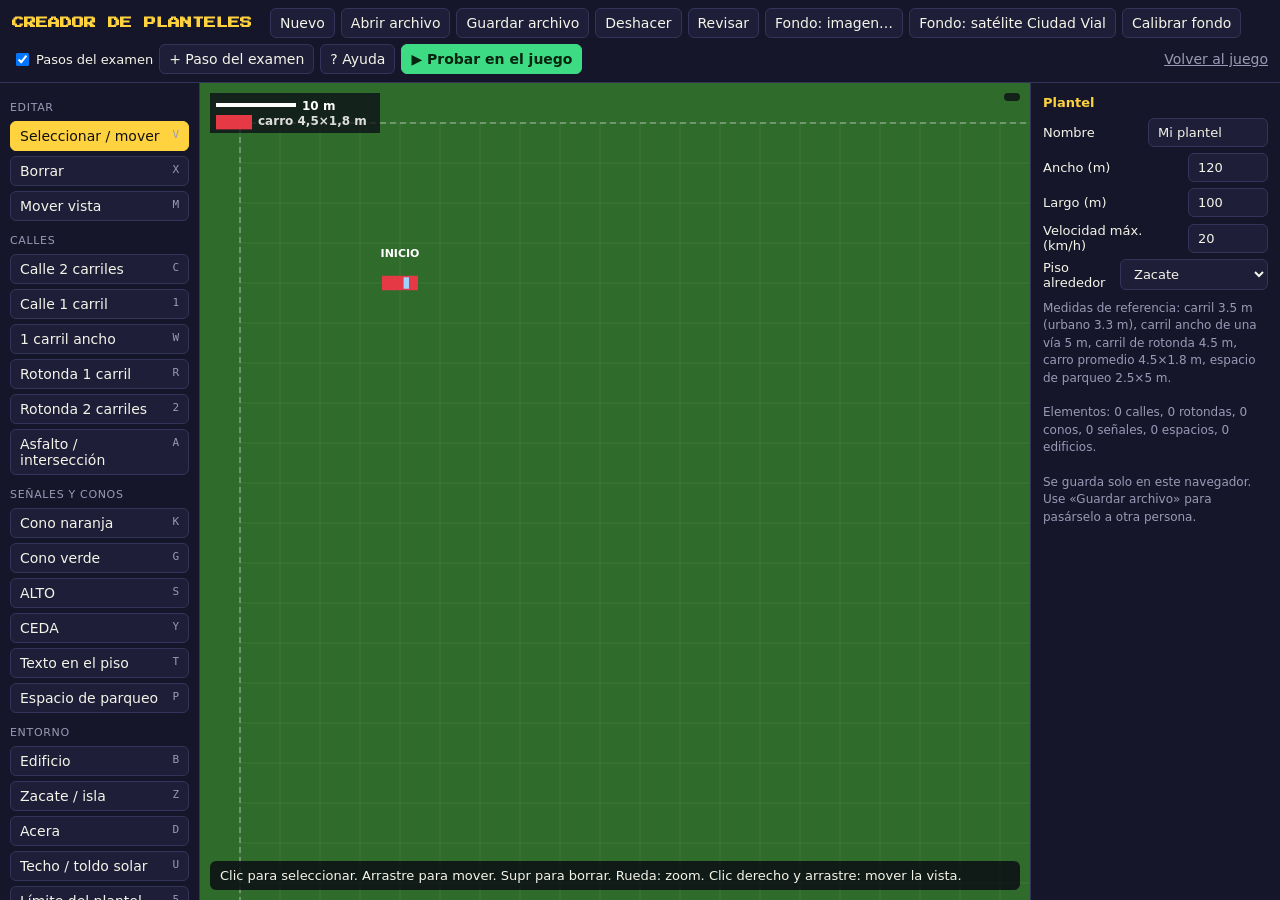
==== editor.html @ d4576595 "Examen por fases en planteles creados (fase 1, fila, zigzag, rotonda, reversa, ALTO 5 s, parqueo, sa" ====
<!doctype html>
<html lang="es">
<head>
<meta charset="utf-8">
<meta name="viewport" content="width=device-width,initial-scale=1">
<title>Creador de Planteles</title>
<link rel="preconnect" href="https://fonts.googleapis.com">
<link href="https://fonts.googleapis.com/css2?family=Press+Start+2P&display=swap" rel="stylesheet">
<style>
:root{--bg:#0d0d16;--panel:#16162a;--panel2:#1e1e38;--fg:#f4f4e8;--mute:#9a9ab8;--acc:#ffd23f;--line:#34345a;--good:#3ddc84;--bad:#ff4d4d}
:root[data-theme="light"]{--bg:#e9e9f2;--panel:#ffffff;--panel2:#f0f0f7;--fg:#1a1a2a;--mute:#5a5a78;--line:#c8c8dc}
*{box-sizing:border-box}
html,body{margin:0;height:100%;background:var(--bg);color:var(--fg);font-family:system-ui,-apple-system,Segoe UI,Roboto,sans-serif;font-size:14px}
body{display:grid;grid-template-rows:auto 1fr;grid-template-columns:200px 1fr 250px;grid-template-areas:"top top top" "tools main props";height:100vh;overflow:hidden}
header{grid-area:top;display:flex;flex-wrap:wrap;gap:6px;align-items:center;padding:8px 12px;background:var(--panel);border-bottom:1px solid var(--line)}
header h1{font-family:'Press Start 2P',monospace;font-size:12px;margin:0 12px 0 0;color:var(--acc)}
button,select,input{font:inherit;color:var(--fg);background:var(--panel2);border:1px solid var(--line);border-radius:6px;padding:6px 9px}
button{cursor:pointer}button:hover{border-color:var(--acc)}button.on{background:var(--acc);color:#111;border-color:var(--acc)}
button.go{background:var(--good);color:#06240f;border-color:var(--good);font-weight:600}
#tools{grid-area:tools;background:var(--panel);border-right:1px solid var(--line);padding:10px;overflow:auto;display:flex;flex-direction:column;gap:5px}
#tools .grp{font-size:11px;color:var(--mute);text-transform:uppercase;letter-spacing:.06em;margin:8px 0 2px}
#tools button{text-align:left;display:flex;justify-content:space-between;gap:6px}
#tools kbd{font-size:11px;color:var(--mute)}
main{grid-area:main;position:relative;overflow:hidden;background:#2f6b2a}
#cv{position:absolute;inset:0;width:100%;height:100%;cursor:crosshair;touch-action:none}
#hint{position:absolute;left:10px;bottom:10px;right:10px;background:rgba(10,10,20,.82);color:#f4f4e8;padding:7px 10px;border-radius:6px;font-size:13px;pointer-events:none}
#coords{position:absolute;right:10px;top:10px;background:rgba(10,10,20,.75);color:#f4f4e8;padding:4px 8px;border-radius:6px;font-size:12px;pointer-events:none}
#props{grid-area:props;background:var(--panel);border-left:1px solid var(--line);padding:12px;overflow:auto}
#props h2{font-size:13px;margin:0 0 8px;color:var(--acc)}
#props label{display:flex;justify-content:space-between;align-items:center;gap:8px;margin:6px 0;font-size:13px}
#props input[type=number]{width:80px}#props input[type=text]{width:120px}
#props .note{font-size:12px;color:var(--mute);line-height:1.45;margin-top:10px}
#props .row{display:flex;gap:6px;flex-wrap:wrap;margin-top:8px}
@media (max-width:900px){body{grid-template-columns:1fr;grid-template-rows:auto auto 1fr auto;grid-template-areas:"top" "tools" "main" "props"}
  #tools{flex-direction:row;flex-wrap:wrap;border-right:0;border-bottom:1px solid var(--line);max-height:120px}#tools .grp{display:none}#props{border-left:0;border-top:1px solid var(--line);max-height:30vh}}
</style>
</head>
<body>
<header>
  <h1>CREADOR DE PLANTELES</h1>
  <button id="bNew">Nuevo</button>
  <button id="bOpen">Abrir archivo</button>
  <button id="bSave">Guardar archivo</button>
  <button id="bUndo" title="Ctrl+Z">Deshacer</button>
  <button id="bCheck">Revisar</button>
  <button id="bBg">Fondo: imagen…</button>
  <button id="bSat">Fondo: satélite Ciudad Vial</button>
  <button id="bCal">Calibrar fondo</button>
  <label style="display:flex;gap:4px;align-items:center;font-size:13px"><input type="checkbox" id="showExam" checked> Pasos del examen</label>
  <button id="bAddExam">+ Paso del examen</button>
  <button id="bHelp">? Ayuda</button>
  <button id="bPlay" class="go">▶ Probar en el juego</button>
  <a href="index.html" style="color:var(--mute);margin-left:auto">Volver al juego</a>
  <input type="file" id="fOpen" accept=".json,application/json" hidden>
  <input type="file" id="fBg" accept="image/*" hidden>
</header>
<aside id="tools">
  <div class="grp">Editar</div>
  <button data-tool="sel">Seleccionar / mover <kbd>V</kbd></button>
  <button data-tool="del">Borrar <kbd>X</kbd></button>
  <button data-tool="pan">Mover vista <kbd>M</kbd></button>
  <div class="grp">Calles</div>
  <button data-tool="road" data-lanes="2">Calle 2 carriles <kbd>C</kbd></button>
  <button data-tool="road" data-lanes="1">Calle 1 carril <kbd>1</kbd></button>
  <button data-tool="road" data-lanes="1w">1 carril ancho <kbd>W</kbd></button>
  <button data-tool="ring" data-lanes="1">Rotonda 1 carril <kbd>R</kbd></button>
  <button data-tool="ring" data-lanes="2">Rotonda 2 carriles <kbd>2</kbd></button>
  <button data-tool="area" data-kind="asfalto">Asfalto / intersección <kbd>A</kbd></button>
  <div class="grp">Señales y conos</div>
  <button data-tool="cone" data-col="n">Cono naranja <kbd>K</kbd></button>
  <button data-tool="cone" data-col="v">Cono verde <kbd>G</kbd></button>
  <button data-tool="sign" data-kind="alto">ALTO <kbd>S</kbd></button>
  <button data-tool="sign" data-kind="ceda">CEDA <kbd>Y</kbd></button>
  <button data-tool="text">Texto en el piso <kbd>T</kbd></button>
  <button data-tool="slot">Espacio de parqueo <kbd>P</kbd></button>
  <div class="grp">Entorno</div>
  <button data-tool="bldg">Edificio <kbd>B</kbd></button>
  <button data-tool="area" data-kind="zacate">Zacate / isla <kbd>Z</kbd></button>
  <button data-tool="area" data-kind="acera">Acera <kbd>D</kbd></button>
  <button data-tool="area" data-kind="techo">Techo / toldo solar <kbd>U</kbd></button>
  <button data-tool="area" data-kind="limite">Límite del plantel <kbd>5</kbd></button>
  <button data-tool="fence" data-kind="malla">Valla de malla <kbd>F</kbd></button>
  <button data-tool="fence" data-kind="verja">Verja de hierro <kbd>J</kbd></button>
  <button data-tool="fence" data-kind="muro">Muro / tapia <kbd>H</kbd></button>
  <button data-tool="fence" data-kind="barrera">Barrera naranja <kbd>N</kbd></button>
  <button data-tool="pole" data-kind="luz">Poste de luz <kbd>L</kbd></button>
  <button data-tool="pole" data-kind="poste">Poste / columna <kbd>Q</kbd></button>
  <button data-tool="tree">Árbol <kbd>3</kbd></button>
  <button data-tool="slope">Subida / pendiente <kbd>4</kbd></button>
  <button data-tool="person" data-kind="evaluador">Evaluador <kbd>E</kbd></button>
  <button data-tool="person" data-kind="persona">Persona <kbd>O</kbd></button>
  <button data-tool="start">Inicio del carro <kbd>I</kbd></button>
</aside>
<main>
  <canvas id="cv"></canvas>
  <div id="coords"></div>
  <div id="hint"></div>
</main>
<aside id="props"></aside>
<script>
// ======================= CREADOR DE PLANTELES =======================
// Todo se guarda en METROS (x hacia la derecha, y hacia abajo). El juego lo convierte con 4 unidades por metro.
// Medidas de referencia (MOPT / promedios):
const REF={laneW:3.5,laneUrb:3.3,wideW:5.0,ringLaneW:4.5,car:{L:4.5,W:1.8},slot:{w:2.5,l:5.0},cone:.35,stopW:.4};
const $=id=>document.getElementById(id);
const cv=$('cv'),cx=cv.getContext('2d');
let M=blank(),tool='sel',opt={lanes:'2',kind:'',col:'n'},draft=null,sel=null,drag=null,hover=null,cal=null;
let view={x:-5,y:-5,z:8};// z = píxeles por metro
let BG={img:null};const HIST=[];
function blank(){return{v:1,name:'Mi plantel',w:120,h:100,limit:20,roads:[],rings:[],areas:[],bldgs:[],cones:[],signs:[],texts:[],slots:[],people:[],fences:[],poles:[],trees:[],slopes:[],start:{x:20,y:20,ang:0},bg:null}}
// ---------- guardar / historial ----------
function save(push=true){if(push){HIST.push(JSON.stringify(M));if(HIST.length>80)HIST.shift()}try{localStorage.setItem('pp_custom',JSON.stringify(M))}catch(e){}draw();props()}
function snapshot(){HIST.push(JSON.stringify(M));if(HIST.length>80)HIST.shift()}
function undo(){if(HIST.length<2)return;HIST.pop();M=JSON.parse(HIST[HIST.length-1]);sel=null;try{localStorage.setItem('pp_custom',JSON.stringify(M))}catch(e){}draw();props()}
try{const s=localStorage.getItem('pp_custom');if(s)M=Object.assign(blank(),JSON.parse(s))}catch(e){}
HIST.push(JSON.stringify(M));
try{const b=localStorage.getItem('pp_custom_bg');if(b&&M.bg){const i=new Image();i.onload=()=>{BG.img=i;draw()};i.src=b}}catch(e){}
// ---------- vista ----------
function resize(){const r=cv.getBoundingClientRect();cv.width=Math.round(r.width*devicePixelRatio);cv.height=Math.round(r.height*devicePixelRatio);draw()}
addEventListener('resize',resize);
const S2W=(px,py)=>({x:view.x+px/view.z,y:view.y+py/view.z}),W2S=(x,y)=>[(x-view.x)*view.z,(y-view.y)*view.z];
function fit(){const r=cv.getBoundingClientRect();view.z=Math.min(r.width/(M.w+10),r.height/(M.h+10));view.x=-5;view.y=-5;draw()}
// ---------- utilidades geométricas ----------
const dist=(a,b)=>Math.hypot(a.x-b.x,a.y-b.y);
function segDist(p,a,b){const dx=b[0]-a[0],dy=b[1]-a[1],L=dx*dx+dy*dy||1,t=Math.max(0,Math.min(1,((p.x-a[0])*dx+(p.y-a[1])*dy)/L));return Math.hypot(a[0]+dx*t-p.x,a[1]+dy*t-p.y)}
function polyDist(p,pts){let d=1e9;for(let i=0;i<pts.length-1;i++)d=Math.min(d,segDist(p,pts[i],pts[i+1]));return d}
function inPoly(p,pts){let c=false;for(let i=0,j=pts.length-1;i<pts.length;j=i++){const[xi,yi]=pts[i],[xj,yj]=pts[j];if((yi>p.y)!==(yj>p.y)&&p.x<(xj-xi)*(p.y-yi)/(yj-yi)+xi)c=!c}return c}
const roadW=r=>r.wide?(r.wideW||REF.wideW):(r.lanes||1)*(r.laneW||REF.laneW);
const snap=v=>Math.round(v*4)/4;
function smooth(pts,step=.75){if(pts.length<3)return pts;const out=[];for(let i=0;i<pts.length-1;i++){const p0=pts[Math.max(0,i-1)],p1=pts[i],p2=pts[i+1],p3=pts[Math.min(pts.length-1,i+2)];const n=Math.max(1,Math.round(Math.hypot(p2[0]-p1[0],p2[1]-p1[1])/step));
  for(let k=0;k<n;k++){const t=k/n,t2=t*t,t3=t2*t;out.push([0,1].map(j=>.5*(2*p1[j]+(-p0[j]+p2[j])*t+(2*p0[j]-5*p1[j]+4*p2[j]-p3[j])*t2+(-p0[j]+3*p1[j]-3*p2[j]+p3[j])*t3)))}}out.push(pts[pts.length-1].slice());return out}
const rpts=r=>r.curva===false?r.pts:smooth(r.pts);
function offLine(pts,d){return pts.map((q,i)=>{const a=pts[Math.max(0,i-1)],b=pts[Math.min(pts.length-1,i+1)];const dx=b[0]-a[0],dy=b[1]-a[1],l=Math.hypot(dx,dy)||1;return[q[0]-dy/l*d,q[1]+dx/l*d]})}
// ---------- búsqueda de elementos bajo el cursor ----------
function pick(p){const tol=6/view.z;let best=null,bd=1e9;const tryIt=(type,i,d)=>{if(d<bd){bd=d;best={type,i}}};
  M.cones.forEach((c,i)=>tryIt('cones',i,dist(p,c)-.4));M.people.forEach((c,i)=>tryIt('people',i,dist(p,c)-.5));
  M.signs.forEach((s,i)=>tryIt('signs',i,dist(p,s)-(s.w||REF.laneW)/2));M.texts.forEach((s,i)=>tryIt('texts',i,dist(p,s)-1));
  M.slots.forEach((s,i)=>tryIt('slots',i,dist(p,s)-1.2));
  M.poles.forEach((s,i)=>tryIt('poles',i,dist(p,s)-.6));(M.exam||[]).forEach((e,i)=>{if(e.x!=null)tryIt('exam',i,dist(p,e)-1.6)});M.trees.forEach((s,i)=>tryIt('trees',i,dist(p,s)-1.5));
  M.fences.forEach((f,i)=>tryIt('fences',i,polyDist(p,f.pts)-.4));
  M.slopes.forEach((q,i)=>tryIt('slopes',i,polyDist(p,q.pts)-(q.w||7)/2));
  if(dist(p,M.start)<2.5)tryIt('start',0,dist(p,M.start)-2.5);
  M.roads.forEach((r,i)=>tryIt('roads',i,polyDist(p,r.pts)-roadW(r)/2));
  M.rings.forEach((g,i)=>tryIt('rings',i,Math.abs(Math.hypot(p.x-g.x,p.y-g.y)-g.r)-(g.lanes||1)*(g.laneW||REF.ringLaneW)/2));
  M.bldgs.forEach((b,i)=>tryIt('bldgs',i,inPoly(p,b.pts)?0:polyDist(p,b.pts.concat([b.pts[0]]))));
  M.areas.forEach((a,i)=>tryIt('areas',i,inPoly(p,a.pts)?.5:polyDist(p,a.pts.concat([a.pts[0]]))));
  return bd<=tol?best:null}
function elem(s){return s.type==='start'?M.start:M[s.type][s.i]}
function moveElem(s,dx,dy){const e=elem(s);if(e.pts)for(const q of e.pts){q[0]+=dx;q[1]+=dy}else{e.x+=dx;e.y+=dy}}
// ---------- dibujo ----------
function draw(){const g=cx,dpr=devicePixelRatio;g.setTransform(dpr,0,0,dpr,0,0);const W=cv.width/dpr,H=cv.height/dpr;g.fillStyle=M.ground==='concreto'?'#7d7a72':'#2f6b2a';g.fillRect(0,0,W,H);
  // fondo (imagen calibrada)
  if(BG.img&&M.bg){const b=M.bg;const[a0,b0]=W2S(b.x,b.y);g.globalAlpha=b.op??.75;g.imageSmoothingEnabled=true;g.drawImage(BG.img,a0,b0,BG.img.width*b.mpp*view.z,BG.img.height*b.mpp*view.z);g.globalAlpha=1}
  // límites del plantel y cuadrícula
  {const[a,b]=W2S(0,0);g.strokeStyle='rgba(255,255,255,.55)';g.setLineDash([6,4]);g.strokeRect(a,b,M.w*view.z,M.h*view.z);g.setLineDash([]);
    const step=view.z>14?1:view.z>5?5:10;g.strokeStyle='rgba(255,255,255,.08)';g.lineWidth=1;g.beginPath();for(let x=0;x<=M.w;x+=step){const[p]=W2S(x,0);g.moveTo(p,b);g.lineTo(p,b+M.h*view.z)}for(let y=0;y<=M.h;y+=step){const[,q]=W2S(0,y);g.moveTo(a,q);g.lineTo(a+M.w*view.z,q)}g.stroke()}
  const poly=(pts,fill,stroke)=>{if(pts.length<2)return;g.beginPath();pts.forEach((q,i)=>{const[a,b]=W2S(q[0],q[1]);i?g.lineTo(a,b):g.moveTo(a,b)});g.closePath();if(fill){g.fillStyle=fill;g.fill()}if(stroke){g.strokeStyle=stroke;g.lineWidth=1;g.stroke()}};
  const line=(pts,w,col,dash)=>{if(pts.length<2)return;g.beginPath();pts.forEach((q,i)=>{const[a,b]=W2S(q[0],q[1]);i?g.lineTo(a,b):g.moveTo(a,b)});g.lineWidth=Math.max(1,w*view.z);g.strokeStyle=col;g.lineJoin='round';g.lineCap='round';g.setLineDash(dash?dash.map(v=>v*view.z):[]);g.stroke();g.setLineDash([])};
  for(const a of M.areas)if(a.kind==='zacate'||a.kind==='acera')poly(a.pts,a.kind==='zacate'?'#4c9a45':'#b9b6ac',a.kind==='zacate'?'#f2c230':'#8d8a80');
  for(const a of M.areas)if(a.kind==='asfalto')poly(a.pts,'#3a3a43');
  for(const r of M.roads)line(rpts(r),roadW(r),'#3a3a43');
  for(const gr of M.rings){const w=(gr.lanes||1)*(gr.laneW||REF.ringLaneW);const[a,b]=W2S(gr.x,gr.y);g.lineWidth=w*view.z;g.strokeStyle='#3a3a43';g.beginPath();g.arc(a,b,gr.r*view.z,0,7);g.stroke();
    g.fillStyle='#f2c230';g.beginPath();g.arc(a,b,(gr.r-w/2)*view.z,0,7);g.fill();g.fillStyle='#4c9a45';g.beginPath();g.arc(a,b,Math.max(0,(gr.r-w/2-.3)*view.z),0,7);g.fill();
    if((gr.lanes||1)>1){g.setLineDash([3*view.z,3*view.z]);g.lineWidth=Math.max(1,.12*view.z);g.strokeStyle='#ecece4';g.beginPath();g.arc(a,b,gr.r*view.z,0,7);g.stroke();g.setLineDash([])}}
  // marcas de las calles
  for(const r of M.roads){const w=roadW(r),rp=rpts(r);line(offLine(rp,w/2-.25),.12,'#ecece4');line(offLine(rp,-(w/2-.25)),.12,'#ecece4');
    if(!r.oneway&&(r.lanes||1)>1&&!r.wide){const st=r.center||'dash';if(st==='dash')line(rp,.15,'#f2c230',[3,3]);else if(st==='solid')line(rp,.15,'#f2c230');else if(st==='double'){line(offLine(rp,.15),.12,'#f2c230');line(offLine(rp,-.15),.12,'#f2c230')}}
    if(r.oneway&&r.pts.length>1){const a=r.pts[0],b=r.pts[1],L=Math.hypot(b[0]-a[0],b[1]-a[1])||1,m=[(a[0]+b[0])/2,(a[1]+b[1])/2],u=[(b[0]-a[0])/L,(b[1]-a[1])/L];line([[m[0]-u[0],m[1]-u[1]],[m[0]+u[0],m[1]+u[1]]],.25,'#ecece4');line([[m[0]+u[0]-u[0]*.7+u[1]*.6,m[1]+u[1]-u[1]*.7-u[0]*.6],[m[0]+u[0],m[1]+u[1]],[m[0]+u[0]-u[0]*.7-u[1]*.6,m[1]+u[1]-u[1]*.7+u[0]*.6]],.25,'#ecece4')}}
  for(const a of M.areas)if(a.kind==='techo'){g.globalAlpha=.6;poly(a.pts,'#1f3f8f','#8fb4ff');g.globalAlpha=1;const q=a.pts;if(q.length===4){g.strokeStyle='rgba(143,180,255,.6)';g.lineWidth=1;for(let k=1;k<10;k++){const t=k/10,[x1,y1]=W2S(q[0][0]+(q[3][0]-q[0][0])*t,q[0][1]+(q[3][1]-q[0][1])*t),[x2,y2]=W2S(q[1][0]+(q[2][0]-q[1][0])*t,q[1][1]+(q[2][1]-q[1][1])*t);g.beginPath();g.moveTo(x1,y1);g.lineTo(x2,y2);g.stroke()}}}
  for(const q of M.slopes){const[a0,b0]=q.pts[0],[a1,b1]=q.pts[1];const L=Math.hypot(a1-a0,b1-b0)||1,ux=(a1-a0)/L,uy=(b1-b0)/L,hw=(q.w||7)/2;const pts=[[a0-uy*hw,b0+ux*hw],[a1-uy*hw,b1+ux*hw],[a1+uy*hw,b1-ux*hw],[a0+uy*hw,b0-ux*hw]];
    g.globalAlpha=.35;poly(pts,'#c9a227','#f2c230');g.globalAlpha=1;for(let t=2;t<L-1;t+=3){const cxx=a0+ux*t,cyy=b0+uy*t;line([[cxx-uy*hw*.5-ux*.8,cyy+ux*hw*.5-uy*.8],[cxx,cyy],[cxx+uy*hw*.5-ux*.8,cyy-ux*hw*.5-uy*.8]],.18,'rgba(255,255,255,.8)')}
    const[sx,sy]=W2S(a0+ux*L/2,b0+uy*L/2);g.fillStyle='#fff';g.font='700 12px system-ui';g.textAlign='center';g.fillText('BAJA '+Math.round((q.grade||.1)*100)+'%',sx,sy-6)}
  for(const f of M.fences){const col={malla:'#aab4be',verja:'#3d3d46',muro:'#9a948a',barrera:'#ff7b00'}[f.kind]||'#aab4be';line(f.pts,f.kind==='muro'?.3:f.kind==='barrera'?.5:.12,col,f.kind==='malla'?[.4,.25]:null);
    for(let i=0;i<f.pts.length-1;i++){const[a,b]=f.pts[i],[c,d]=f.pts[i+1],L=Math.hypot(c-a,d-b);const st=f.kind==='verja'?1.5:f.kind==='malla'?3:0;if(st)for(let t=0;t<=L;t+=st){const[x,y]=W2S(a+(c-a)*t/L,b+(d-b)*t/L);g.fillStyle=col;g.fillRect(x-1.5,y-1.5,3,3)}}}
  for(const t of M.trees){const[a,b]=W2S(t.x,t.y),rr=Math.max(4,(t.r||2)*view.z);g.fillStyle='rgba(0,0,0,.3)';g.beginPath();g.arc(a+2,b+2,rr,0,7);g.fill();g.fillStyle='#2e6b2c';g.beginPath();g.arc(a,b,rr,0,7);g.fill();g.fillStyle='#4f9a45';g.beginPath();g.arc(a-rr*.25,b-rr*.25,rr*.55,0,7);g.fill()}
  for(const q of M.poles){const[a,b]=W2S(q.x,q.y);g.fillStyle='#5c677d';g.beginPath();g.arc(a,b,Math.max(2.5,.18*view.z),0,7);g.fill();if(q.kind==='luz'){g.fillStyle='rgba(255,230,140,.35)';g.beginPath();g.arc(a,b,Math.max(6,3*view.z),0,7);g.fill();g.fillStyle='#ffd23f';g.beginPath();g.arc(a,b,2,0,7);g.fill()}}
  for(const b of M.bldgs){const sh=b.pts.map(q=>[q[0]+.8,q[1]+.8]);poly(sh,'rgba(0,0,0,.3)');poly(b.pts,b.col||'#ecebe4','#222');if(b.label){const c=b.pts.reduce((s,q)=>[s[0]+q[0]/b.pts.length,s[1]+q[1]/b.pts.length],[0,0]);const[a,bb]=W2S(c[0],c[1]);g.fillStyle='#3d405b';g.font='600 12px system-ui';g.textAlign='center';g.fillText(b.label,a,bb+4)}}
  for(const s of M.slots){const[a,b]=W2S(s.x,s.y);g.save();g.translate(a,b);g.rotate(s.ang||0);const w=(s.w||REF.slot.w)*view.z,l=(s.l||REF.slot.l)*view.z;g.strokeStyle=s.target?'#ffd23f':'#ecece4';g.lineWidth=Math.max(1,.12*view.z);g.beginPath();g.moveTo(l/2,-w/2);g.lineTo(-l/2,-w/2);g.lineTo(-l/2,w/2);g.lineTo(l/2,w/2);g.stroke();
    if(s.ocupado){g.fillStyle='#6c7a89';g.fillRect(-REF.car.L/2*view.z,-REF.car.W/2*view.z,REF.car.L*view.z,REF.car.W*view.z)}g.rotate(-(s.ang||0));g.fillStyle=s.target?'#ffd23f':'#ecece4';g.font='600 11px system-ui';g.textAlign='center';g.fillText(String(s.num||''),0,4);g.restore()}
  for(const s of M.signs){const[a,b]=W2S(s.x,s.y),ang=s.ang||0,w=(s.w||REF.laneW)*view.z,nx=-Math.sin(ang),ny=Math.cos(ang);g.strokeStyle='#ecece4';g.lineWidth=Math.max(2,REF.stopW*view.z);g.setLineDash(s.kind==='ceda'?[.6*view.z,.4*view.z]:[]);g.beginPath();g.moveTo(a-nx*w/2,b-ny*w/2);g.lineTo(a+nx*w/2,b+ny*w/2);g.stroke();g.setLineDash([]);
    const sx=a+nx*(w/2+.9*view.z),sy=b+ny*(w/2+.9*view.z);g.fillStyle='#c1121f';if(s.kind==='alto'){g.beginPath();for(let k=0;k<8;k++){const t=k/8*Math.PI*2+Math.PI/8;g.lineTo(sx+Math.cos(t)*7,sy+Math.sin(t)*7)}g.fill();g.fillStyle='#fff';g.font='700 6px system-ui';g.textAlign='center';g.fillText('ALTO',sx,sy+2)}else{g.beginPath();g.moveTo(sx-7,sy-5);g.lineTo(sx+7,sy-5);g.lineTo(sx,sy+7);g.fill();g.fillStyle='#fff';g.beginPath();g.moveTo(sx-4,sy-3);g.lineTo(sx+4,sy-3);g.lineTo(sx,sy+3);g.fill()}
    g.strokeStyle='rgba(255,210,63,.8)';g.lineWidth=1.5;g.beginPath();g.moveTo(a,b);g.lineTo(a-Math.cos(ang)*14,b-Math.sin(ang)*14);g.stroke()}
  for(const t of M.texts){const[a,b]=W2S(t.x,t.y);g.save();g.translate(a,b);g.rotate(t.ang||0);g.fillStyle=t.col||'#ecece4';g.font=`700 ${Math.max(8,(t.size||1.2)*view.z)}px system-ui`;g.textAlign='center';g.fillText(t.t,0,0);g.restore()}
  for(const c of M.cones){const[a,b]=W2S(c.x,c.y),r=Math.max(2.5,REF.cone*view.z/1.4);g.fillStyle=c.col==='v'?'#3ddc84':'#ff7b00';g.beginPath();g.arc(a,b,r,0,7);g.fill();g.fillStyle='#fff';g.fillRect(a-1,b-1,2,2)}
  for(const p of M.people){const[a,b]=W2S(p.x,p.y);g.fillStyle=p.kind==='evaluador'?'#1d4ed8':'#e76f51';g.beginPath();g.arc(a,b,Math.max(3,.35*view.z),0,7);g.fill();g.fillStyle='#ffdbac';g.beginPath();g.arc(a,b,Math.max(1.5,.18*view.z),0,7);g.fill()}
  {const s=M.start,[a,b]=W2S(s.x,s.y);g.save();g.translate(a,b);g.rotate(s.ang||0);g.fillStyle='#e63946';g.fillRect(-REF.car.L/2*view.z,-REF.car.W/2*view.z,REF.car.L*view.z,REF.car.W*view.z);g.fillStyle='#9fd3ff';g.fillRect(REF.car.L*.1*view.z,-REF.car.W*.4*view.z,REF.car.L*.15*view.z,REF.car.W*.8*view.z);g.restore();g.fillStyle='#fff';g.font='600 11px system-ui';g.textAlign='center';g.fillText('INICIO',a,b-REF.car.L*view.z*.6-4)}
  // selección y borrador
  if(sel&&(sel.type==='start'||M[sel.type]&&M[sel.type][sel.i])){const e=elem(sel);g.strokeStyle='#ffd23f';g.lineWidth=2;g.setLineDash([5,3]);if(e.pts){g.beginPath();e.pts.forEach((q,i)=>{const[a,b]=W2S(q[0],q[1]);i?g.lineTo(a,b):g.moveTo(a,b)});if(sel.type!=='roads')g.closePath();g.stroke();g.setLineDash([]);for(const q of e.pts){const[a,b]=W2S(q[0],q[1]);g.fillStyle='#ffd23f';g.fillRect(a-3,b-3,6,6)}}
    else{const[a,b]=W2S(e.x,e.y),r=sel.type==='rings'?e.r*view.z:12;g.beginPath();g.arc(a,b,r,0,7);g.stroke()}g.setLineDash([])}
  if(draft){g.strokeStyle='#ffd23f';g.lineWidth=2;g.setLineDash([4,3]);const pts=draft.pts.concat(hover?[[hover.x,hover.y]]:[]);if(draft.kind==='road'){line(pts,draft.w,'rgba(58,58,67,.6)');}g.beginPath();pts.forEach((q,i)=>{const[a,b]=W2S(q[0],q[1]);i?g.lineTo(a,b):g.moveTo(a,b)});g.stroke();g.setLineDash([])}
  if(drag&&drag.mode==='vec'){const[a,b]=W2S(drag.p0.x,drag.p0.y),[c2,d2]=W2S(drag.p1.x,drag.p1.y);g.strokeStyle='#ffd23f';g.lineWidth=2;g.beginPath();g.moveTo(a,b);g.lineTo(c2,d2);g.stroke();if(drag.tool==='ring'){g.beginPath();g.arc(a,b,Math.hypot(c2-a,d2-b),0,7);g.stroke()}}
  for(const q of ISSUES)if(q.x!=null){const[a,b]=W2S(q.x,q.y);g.strokeStyle='#ff2a2a';g.lineWidth=2.5;g.beginPath();g.arc(a,b,9,0,7);g.stroke()}
  {const lim=M.areas.find(a=>a.kind==='limite'&&a.pts.length>2);if(lim){g.save();g.beginPath();g.rect(0,0,W,H);lim.pts.forEach((q,i)=>{const[a,b]=W2S(q[0],q[1]);i?g.lineTo(a,b):g.moveTo(a,b)});g.closePath();g.fillStyle='rgba(8,8,16,.55)';g.fill('evenodd');g.restore();
    g.beginPath();lim.pts.forEach((q,i)=>{const[a,b]=W2S(q[0],q[1]);i?g.lineTo(a,b):g.moveTo(a,b)});g.closePath();g.lineWidth=3;g.strokeStyle='#ff4d4d';g.setLineDash([8,6]);g.stroke();g.strokeStyle='#ffffff';g.lineDashOffset=7;g.stroke();g.setLineDash([]);g.lineDashOffset=0}}
  if(M.exam&&$('showExam')?.checked!==false){const EXN={fase1:'FASE 1',ir:'IR',fila:'FILA',zigzag:'ZIGZAG',rotonda:'ROTONDA',reversa:'REVERSA',alto5:'ALTO 5 s',parqueo:'PARQUEO',salida:'SALIDA'};
    M.exam.forEach((e,i)=>{let x=e.x,y=e.y;if(e.tipo==='reversa'&&e.pts){line(e.pts,.25,'rgba(255,77,77,.9)',[1,1]);x=e.pts[0][0];y=e.pts[0][1]}if(e.tipo==='parqueo'){const t=M.slots.find(s=>s.target);if(t){x=t.x;y=t.y}}if(e.tipo==='rotonda'&&x==null){const g=M.rings[e.ring||0];if(g){x=g.x;y=g.y}}if(x==null)return;
      const[a,b]=W2S(x,y);g.fillStyle='#7b2cbf';g.beginPath();g.arc(a,b,10,0,7);g.fill();g.strokeStyle='#fff';g.lineWidth=2;g.stroke();g.fillStyle='#fff';g.font='700 11px system-ui';g.textAlign='center';g.fillText(String(i+1),a,b+4);g.fillStyle='rgba(20,10,40,.85)';const t=EXN[e.tipo]||e.tipo;const tw=g.measureText(t).width+8;g.fillRect(a+12,b-8,tw,16);g.fillStyle='#e0c3ff';g.textAlign='left';g.fillText(t,a+16,b+4)})}
  if(cal&&cal.p0){const[a,b]=W2S(cal.p0.x,cal.p0.y);g.fillStyle='#ff4d4d';g.beginPath();g.arc(a,b,5,0,7);g.fill()}
  // barra de escala y carro de referencia
  {const bar=view.z>12?5:view.z>4?10:20;g.fillStyle='rgba(10,10,20,.75)';g.fillRect(10,10,bar*view.z+90,40);g.fillStyle='#fff';g.fillRect(16,20,bar*view.z,4);g.font='600 12px system-ui';g.textAlign='left';g.fillText(bar+' m',bar*view.z+22,27);
    g.fillStyle='#e63946';g.fillRect(16,32,REF.car.L*view.z,REF.car.W*view.z);g.fillStyle='#ddd';g.fillText('carro 4,5×1,8 m',REF.car.L*view.z+22,42)}
  if(M.bg&&BG.img)g.fillStyle='rgba(255,255,255,.8)',g.font='11px system-ui',g.textAlign='right',g.fillText(M.bg.src||'',W-10,H-50)}
// ---------- herramientas ----------
const HINTS={sel:'Clic para seleccionar. Arrastre para mover. Supr para borrar. Rueda: zoom. Clic derecho y arrastre: mover la vista.',del:'Clic sobre un elemento para borrarlo.',pan:'Arrastre para mover la vista. Rueda para acercar.',
  road:'Clic para poner puntos de la calle (la línea central). Doble clic o Enter para terminar. Esc cancela.',ring:'Clic en el centro y arrastre hasta el centro del carril de la rotonda.',area:'Clic para poner las esquinas. Doble clic o Enter para cerrar. (Límite del plantel: rodee TODO el plantel; en el juego solo existe lo de adentro.)',
  fence:'Clic para cada punto de la valla. Doble clic o Enter para terminar.',pole:'Clic para poner el poste.',tree:'Clic para poner el árbol.',slope:'Clic en lo ALTO de la subida y arrastre hacia ABAJO (el sentido en que baja).',cone:'Clic: un cono. Arrastre: una fila de conos (cada 1,5 m; se cambia a la derecha).',sign:'Clic donde va la línea y arrastre en el SENTIDO en que llega el carro.',text:'Clic donde va el texto (se escribe a la derecha).',
  slot:'Clic en el centro del espacio y arrastre hacia la SALIDA del espacio (por donde entra el carro).',bldg:'Clic para las esquinas del edificio. Doble clic o Enter para cerrar.',person:'Clic para poner la persona.',start:'Clic donde arranca el carro y arrastre hacia donde mira.',
  cal:'CALIBRAR: haga clic en dos puntos del fondo cuya distancia real conoce (por ejemplo el ancho de un carril).'};
function setTool(t,btn){tool=t;draft=null;cal=null;if(btn){opt.lanes=btn.dataset.lanes||opt.lanes;opt.kind=btn.dataset.kind||'';opt.col=btn.dataset.col||'n'}
  document.querySelectorAll('#tools button').forEach(b=>b.classList.toggle('on',b===btn));$('hint').textContent=HINTS[t]||'';cv.style.cursor=t==='pan'?'grab':t==='sel'?'default':'crosshair';props();draw()}
document.querySelectorAll('#tools button').forEach(b=>b.onclick=()=>setTool(b.dataset.tool,b));
function finishDraft(){if(!draft)return;const d=draft;draft=null;
  if(d.kind==='road'&&d.pts.length>=2){const l=opt.lanes;M.roads.push({pts:d.pts,lanes:l==='2'?2:1,laneW:l==='2'?REF.laneW:REF.laneW,wide:l==='1w',wideW:REF.wideW,oneway:l!=='2',center:'dash'});sel={type:'roads',i:M.roads.length-1}}
  else if(d.kind==='area'&&d.pts.length>=3){M.areas.push({pts:d.pts,kind:opt.kind});sel={type:'areas',i:M.areas.length-1}}
  else if(d.kind==='fence'&&d.pts.length>=2){M.fences.push({pts:d.pts,kind:opt.kind||'malla'});sel={type:'fences',i:M.fences.length-1}}
  else if(d.kind==='bldg'&&d.pts.length>=3){M.bldgs.push({pts:d.pts,h:6,col:'#ecebe4',label:''});sel={type:'bldgs',i:M.bldgs.length-1}}
  save()}
cv.addEventListener('contextmenu',e=>e.preventDefault());
cv.addEventListener('pointerdown',e=>{cv.setPointerCapture(e.pointerId);const r=cv.getBoundingClientRect(),p=S2W(e.clientX-r.left,e.clientY-r.top),ps={x:snap(p.x),y:snap(p.y)};
  if(e.button===2||tool==='pan'||e.button===1){drag={mode:'pan',sx:e.clientX,sy:e.clientY,vx:view.x,vy:view.y};return}
  if(cal){if(!cal.p0){cal.p0=p;draw()}else{const m=prompt('¿Cuántos METROS hay entre esos dos puntos?','3.5');const real=parseFloat(String(m||'').replace(',','.'));if(real>0&&M.bg){const dw=dist(cal.p0,p),k=real/dw;M.bg.mpp*=k;M.bg.x=cal.p0.x+(M.bg.x-cal.p0.x)*k;M.bg.y=cal.p0.y+(M.bg.y-cal.p0.y)*k;save()}cal=null;setTool('sel',document.querySelector('[data-tool=sel]'))}return}
  if(tool==='sel'){sel=pick(p);if(sel){snapshot();drag={mode:'move',last:p}}else drag={mode:'pan',sx:e.clientX,sy:e.clientY,vx:view.x,vy:view.y};props();draw();return}
  if(tool==='del'){const s=pick(p);if(s&&s.type!=='start'){M[s.type].splice(s.i,1);sel=null;save()}return}
  if(tool==='pole'){M.poles.push({x:ps.x,y:ps.y,kind:opt.kind||'luz'});save();return}
  if(tool==='tree'){M.trees.push({x:ps.x,y:ps.y,r:2});save();return}
  if(tool==='road'||tool==='area'||tool==='bldg'||tool==='fence'){if(!draft)draft={kind:tool,pts:[],w:opt.lanes==='2'?2*REF.laneW:opt.lanes==='1w'?REF.wideW:REF.laneW};const last=draft.pts[draft.pts.length-1];if(!last||Math.hypot(last[0]-ps.x,last[1]-ps.y)>.3)draft.pts.push([ps.x,ps.y]);draw();return}
  if(tool==='text'){const t=prompt('Texto que va pintado en el piso:','ALTO');if(t){M.texts.push({x:ps.x,y:ps.y,t:t.toUpperCase(),ang:0,size:1.2,col:'#ecece4'});sel={type:'texts',i:M.texts.length-1};save()}return}
  if(tool==='person'){M.people.push({x:ps.x,y:ps.y,kind:opt.kind});save();return}
  drag={mode:'vec',tool,p0:ps,p1:ps};draw()});
cv.addEventListener('pointermove',e=>{const r=cv.getBoundingClientRect(),p=S2W(e.clientX-r.left,e.clientY-r.top);hover={x:snap(p.x),y:snap(p.y)};$('coords').textContent=`x ${p.x.toFixed(1)} m · y ${p.y.toFixed(1)} m`;
  if(drag){if(drag.mode==='pan'){view.x=drag.vx-(e.clientX-drag.sx)/view.z;view.y=drag.vy-(e.clientY-drag.sy)/view.z}else if(drag.mode==='move'){moveElem(sel,p.x-drag.last.x,p.y-drag.last.y);drag.last=p}else if(drag.mode==='vec')drag.p1=hover;draw()}else if(draft)draw()});
cv.addEventListener('pointerup',e=>{if(!drag)return;const d=drag;drag=null;
  if(d.mode==='move'){save(false);HIST.push(JSON.stringify(M));return}
  if(d.mode!=='vec'){draw();return}
  const dx=d.p1.x-d.p0.x,dy=d.p1.y-d.p0.y,L=Math.hypot(dx,dy),ang=L>.2?Math.atan2(dy,dx):0;
  if(d.tool==='cone'){if(L<.5)M.cones.push({x:d.p0.x,y:d.p0.y,col:opt.col});else{const sp=+(opt.coneSep||1.5),n=Math.max(1,Math.round(L/sp));for(let k=0;k<=n;k++)M.cones.push({x:d.p0.x+dx*k/n,y:d.p0.y+dy*k/n,col:opt.col})}}
  else if(d.tool==='ring'){if(L>2){M.rings.push({x:d.p0.x,y:d.p0.y,r:L,lanes:+opt.lanes||1,laneW:REF.ringLaneW});sel={type:'rings',i:M.rings.length-1}}}
  else if(d.tool==='sign'){M.signs.push({x:d.p0.x,y:d.p0.y,ang,kind:opt.kind,w:REF.laneW*2});sel={type:'signs',i:M.signs.length-1}}
  else if(d.tool==='slot'){const n=M.slots.length+1;M.slots.push({x:d.p0.x,y:d.p0.y,ang,w:REF.slot.w,l:REF.slot.l,num:n,target:false,ocupado:false});sel={type:'slots',i:M.slots.length-1}}
  else if(d.tool==='start'){M.start={x:d.p0.x,y:d.p0.y,ang}}
  else if(d.tool==='slope'){if(L>2){M.slopes.push({pts:[[d.p0.x,d.p0.y],[d.p1.x,d.p1.y]],w:7,grade:.1});sel={type:'slopes',i:M.slopes.length-1}}}
  save()});
cv.addEventListener('dblclick',()=>{if(draft){draft.pts.pop();finishDraft()}});
cv.addEventListener('wheel',e=>{e.preventDefault();const r=cv.getBoundingClientRect(),mx=e.clientX-r.left,my=e.clientY-r.top,p=S2W(mx,my);view.z=Math.max(1.5,Math.min(80,view.z*(e.deltaY<0?1.15:1/1.15)));view.x=p.x-mx/view.z;view.y=p.y-my/view.z;draw()},{passive:false});
addEventListener('keydown',e=>{if(e.target.tagName==='INPUT')return;const k=e.key.toLowerCase();
  if((e.ctrlKey||e.metaKey)&&k==='z'){undo();e.preventDefault();return}
  if(k==='enter'){finishDraft();return}if(k==='escape'){draft=null;cal=null;draw();return}
  if((k==='delete'||k==='backspace')&&sel&&sel.type!=='start'){M[sel.type].splice(sel.i,1);sel=null;save();return}
  const map={v:'[data-tool=sel]',x:'[data-tool=del]',m:'[data-tool=pan]',c:'[data-tool=road][data-lanes="2"]','1':'[data-tool=road][data-lanes="1"]',w:'[data-tool=road][data-lanes="1w"]',r:'[data-tool=ring][data-lanes="1"]','2':'[data-tool=ring][data-lanes="2"]',a:'[data-kind=asfalto]',k:'[data-tool=cone][data-col=n]',g:'[data-tool=cone][data-col=v]',s:'[data-kind=alto]',y:'[data-kind=ceda]',t:'[data-tool=text]',p:'[data-tool=slot]',b:'[data-tool=bldg]',z:'[data-kind=zacate]',d:'[data-kind=acera]',u:'[data-kind=techo]','5':'[data-kind=limite]',f:'[data-kind=malla]',j:'[data-kind=verja]',h:'[data-kind=muro]',n:'[data-kind=barrera]',l:'[data-kind=luz]',q:'[data-kind=poste]','3':'[data-tool=tree]','4':'[data-tool=slope]',e:'[data-kind=evaluador]',o:'[data-kind=persona]',i:'[data-tool=start]'};
  if(map[k]){const b=document.querySelector(map[k]);if(b)setTool(b.dataset.tool,b)}});
// ---------- panel de propiedades ----------
function field(lbl,val,on,type='number',step='0.1'){const id='f'+Math.random().toString(36).slice(2);return{html:`<label>${lbl}<input id="${id}" type="${type}" step="${step}" value="${val??''}"></label>`,id,on}}
function check(lbl,val,on){const id='c'+Math.random().toString(36).slice(2);return{html:`<label>${lbl}<input id="${id}" type="checkbox" ${val?'checked':''}></label>`,id,on,chk:true}}
function choose(lbl,val,opts,on){const id='s'+Math.random().toString(36).slice(2);return{html:`<label>${lbl}<select id="${id}">${opts.map(([v,t])=>`<option value="${v}" ${String(v)===String(val)?'selected':''}>${t}</option>`).join('')}</select></label>`,id,on}}
function props(){const P=$('props');let f=[],title='Plantel',note='';
  const e=sel&&(sel.type==='start'?M.start:(M[sel.type]||[])[sel.i]);
  if(!e){title='Plantel';f=[field('Nombre',M.name,v=>M.name=v,'text'),field('Ancho (m)',M.w,v=>M.w=+v||M.w,'number','1'),field('Largo (m)',M.h,v=>M.h=+v||M.h,'number','1'),field('Velocidad máx. (km/h)',M.limit,v=>M.limit=+v||20,'number','5'),choose('Piso alrededor',M.ground||'zacate',[['zacate','Zacate'],['concreto','Concreto / lastre']],v=>M.ground=v)];
    if(tool==='cone')f.push(field('Separación de la fila de conos (m)',opt.coneSep||1.5,v=>opt.coneSep=+v));
    if(M.bg)f.push(field('Opacidad del fondo',M.bg.op??.75,v=>M.bg.op=Math.max(0,Math.min(1,+v)),'number','0.05'),field('Fondo x (m)',M.bg.x,v=>M.bg.x=+v),field('Fondo y (m)',M.bg.y,v=>M.bg.y=+v),field('Fondo m/píxel',M.bg.mpp,v=>M.bg.mpp=+v,'number','0.001'));
    note=`Medidas de referencia: carril ${REF.laneW} m (urbano ${REF.laneUrb} m), carril ancho de una vía ${REF.wideW} m, carril de rotonda ${REF.ringLaneW} m, carro promedio ${REF.car.L}×${REF.car.W} m, espacio de parqueo ${REF.slot.w}×${REF.slot.l} m.<br><br>Elementos: ${M.roads.length} calles, ${M.rings.length} rotondas, ${M.cones.length} conos, ${M.signs.length} señales, ${M.slots.length} espacios, ${M.bldgs.length} edificios.<br><br>Se guarda solo en este navegador. Use «Guardar archivo» para pasárselo a otra persona.`}
  else if(sel.type==='roads'){title='Calle';f=[choose('Tipo',e.wide?'1w':String(e.lanes||1),[['2','2 carriles'],['1','1 carril'],['1w','1 carril ancho']],v=>{e.wide=v==='1w';e.lanes=v==='2'?2:1;if(v!=='2')e.oneway=true}),field('Ancho de carril (m)',e.laneW||REF.laneW,v=>e.laneW=+v),field('Ancho carril ancho (m)',e.wideW||REF.wideW,v=>e.wideW=+v),check('Una sola vía',e.oneway,v=>e.oneway=v),check('Curva suave',e.curva!==false,v=>e.curva=v),choose('Línea central',e.center||'dash',[['dash','Discontinua'],['solid','Continua'],['double','Doble continua'],['none','Ninguna']],v=>e.center=v)];
    note=`Ancho total: ${roadW(e).toFixed(2)} m. El sentido de una vía va del primer punto al último.<div class="row"><button id="bRev">Invertir sentido</button></div>`}
  else if(sel.type==='rings'){title='Rotonda';f=[choose('Carriles',e.lanes||1,[[1,'1 carril'],[2,'2 carriles']],v=>e.lanes=+v),field('Radio al centro del carril (m)',e.r.toFixed(1),v=>e.r=+v),field('Ancho de carril (m)',e.laneW||REF.ringLaneW,v=>e.laneW=+v)];note='Se circula en sentido antihorario visto desde arriba. La isla es el zacate del centro.'}
  else if(sel.type==='signs'){title=e.kind==='alto'?'ALTO':'CEDA';f=[choose('Tipo',e.kind,[['alto','ALTO'],['ceda','CEDA']],v=>e.kind=v),field('Ancho de la línea (m)',e.w,v=>e.w=+v),field('Ángulo (°)',Math.round((e.ang||0)*180/Math.PI),v=>e.ang=(+v)*Math.PI/180,'number','5')];note='La raya amarilla del dibujo apunta hacia donde viene el carro.'}
  else if(sel.type==='slots'){title='Espacio de parqueo';f=[field('Número',e.num,v=>e.num=v,'text'),field('Ancho (m)',e.w,v=>e.w=+v),field('Largo (m)',e.l,v=>e.l=+v),field('Ángulo (°)',Math.round((e.ang||0)*180/Math.PI),v=>e.ang=(+v)*Math.PI/180,'number','5'),check('Espacio de la prueba (amarillo)',e.target,v=>{M.slots.forEach(s=>s.target=false);e.target=v}),check('Ocupado por un carro',e.ocupado,v=>e.ocupado=v)];note='El carro debe quedar estacionado de RETROCESO: con el frente hacia la salida del espacio.'}
  else if(sel.type==='texts'){title='Texto';f=[field('Texto',e.t,v=>e.t=String(v).toUpperCase(),'text'),field('Tamaño (m)',e.size||1.2,v=>e.size=+v),field('Ángulo (°)',Math.round((e.ang||0)*180/Math.PI),v=>e.ang=(+v)*Math.PI/180,'number','5'),choose('Color',e.col||'#ecece4',[['#ecece4','Blanco'],['#f2c230','Amarillo']],v=>e.col=v)]}
  else if(sel.type==='bldgs'){title='Edificio';f=[field('Nombre',e.label,v=>e.label=v,'text'),field('Altura (m)',e.h,v=>e.h=+v),choose('Color',e.col,[['#ecebe4','Blanco'],['#d9c7a3','Beige'],['#9fb7c9','Celeste'],['#c96e5a','Ladrillo'],['#7f8c8d','Gris'],['#2e8b57','Verde']],v=>e.col=v)]}
  else if(sel.type==='areas'){title='Área';f=[choose('Tipo',e.kind,[['asfalto','Asfalto (se puede manejar)'],['zacate','Zacate / isla'],['acera','Acera'],['techo','Techo / toldo solar'],['limite','Límite del plantel']],v=>e.kind=v)].concat(e.kind==='techo'?[field('Altura del techo (m)',e.h||4.2,v=>e.h=+v)]:[])}
  else if(sel.type==='cones'){title='Cono';f=[choose('Color',e.col,[['n','Naranja'],['v','Verde']],v=>e.col=v),check('Si lo toca pierde la prueba',e.fatal,v=>e.fatal=v)]}
  else if(sel.type==='fences'){title='Valla';f=[choose('Tipo',e.kind,[['malla','Valla de malla'],['verja','Verja de hierro'],['muro','Muro / tapia'],['barrera','Barrera naranja']],v=>e.kind=v)];note='El carro no puede atravesarla.'}
  else if(sel.type==='poles'){title='Poste';f=[choose('Tipo',e.kind,[['luz','Poste de luz'],['poste','Poste / columna']],v=>e.kind=v)]}
  else if(sel.type==='trees'){title='Árbol';f=[field('Radio de la copa (m)',e.r||2,v=>e.r=+v)]}
  else if(sel.type==='slopes'){title='Subida / pendiente';f=[field('Pendiente (%)',Math.round((e.grade||.1)*100),v=>e.grade=Math.max(1,Math.min(25,+v))/100,'number','1'),field('Ancho (m)',e.w||7,v=>e.w=+v)];note='La flecha apunta hacia donde BAJA. En el juego el carro se va para atrás si no frena o no usa el freno de mano.<div class="row"><button id="bRev">Invertir</button></div>'}
  else if(sel.type==='exam'){title='Paso '+(sel.i+1)+' del examen';f=[choose('Tipo',e.tipo,[['fase1','Fase 1 (revisión del carro)'],['ir','Ir a un punto'],['fila','Fila (esperar turno)'],['zigzag','Zigzag'],['rotonda','Rotonda'],['alto5','ALTO de 5 segundos'],['salida','Salida']],v=>e.tipo=v),field('Instrucción',e.txt||'',v=>e.txt=v,'text')];
    note='Los pasos se hacen en orden (1, 2, 3…). Arrastre el círculo morado para moverlo.<div class="row"><button id="bExUp">Subir</button><button id="bExDn">Bajar</button><button id="bExDel">Quitar paso</button></div>'}
  else if(sel.type==='people'){title='Persona';f=[choose('Tipo',e.kind,[['evaluador','Evaluador'],['persona','Persona']],v=>e.kind=v)]}
  else if(sel.type==='start'){title='Inicio del carro';f=[field('Ángulo (°)',Math.round((e.ang||0)*180/Math.PI),v=>e.ang=(+v)*Math.PI/180,'number','5')]}
  P.innerHTML=`<h2>${title}</h2>`+f.map(x=>x.html).join('')+`<div class="note">${note}</div>`;
  for(const x of f){const el=$(x.id);el.onchange=()=>{x.on(x.chk?el.checked:el.value);save()}}
  if($('bRev'))$('bRev').onclick=()=>{e.pts.reverse();save()}
  if($('bExUp'))$('bExUp').onclick=()=>{const i=sel.i;if(i>0){[M.exam[i-1],M.exam[i]]=[M.exam[i],M.exam[i-1]];sel.i--;save()}};
  if($('bExDn'))$('bExDn').onclick=()=>{const i=sel.i;if(i<M.exam.length-1){[M.exam[i+1],M.exam[i]]=[M.exam[i],M.exam[i+1]];sel.i++;save()}};
  if($('bExDel'))$('bExDel').onclick=()=>{M.exam.splice(sel.i,1);sel=null;save()}}
// ---------- fondo: imagen propia o satélite ----------
$('bBg').onclick=()=>$('fBg').click();
$('fBg').onchange=()=>{const f=$('fBg').files[0];if(!f)return;const rd=new FileReader();rd.onload=()=>setBg(rd.result,{x:0,y:0,mpp:.1,op:.75,src:'Imagen propia — calibre con «Calibrar fondo»'});rd.readAsDataURL(f)};
function setBg(url,b){const i=new Image();i.onload=()=>{BG.img=i;M.bg=b;try{localStorage.setItem('pp_custom_bg',url)}catch(e){alert('La imagen es muy grande para guardarla en el navegador; se verá solo en esta sesión.')}save()};i.src=url}
$('bCal').onclick=()=>{if(!M.bg){alert('Primero ponga una imagen de fondo.');return}setTool('sel',null);cal={};$('hint').textContent=HINTS.cal};
const SATZ=19,SATN=2**SATZ,stx=l=>(l+180)/360*SATN*256,sty=l=>{const q=l*Math.PI/180;return(1-Math.log(Math.tan(q)+1/Math.cos(q))/Math.PI)/2*SATN*256};
const SAT0={lat:9.9131,lon:-84.0756};// esquina de la primera foto de Ciudad Vial (para alinear dibujos viejos)
async function satArea(la0,la1,lo0,lo1,label){const X0=stx(lo0),X1=stx(lo1),Y0=sty(la1),Y1=sty(la0),c=document.createElement('canvas');c.width=Math.round(X1-X0);c.height=Math.round(Y1-Y0);const g=c.getContext('2d');$('hint').textContent='Descargando la foto satelital…';
  const load=src=>new Promise(r=>{const i=new Image();i.crossOrigin='anonymous';i.onload=()=>r(i);i.onerror=()=>r(null);i.src=src});
  for(let ty=Math.floor(Y0/256);ty<=Math.floor(Y1/256);ty++)for(let tx=Math.floor(X0/256);tx<=Math.floor(X1/256);tx++){const i=await load(`https://server.arcgisonline.com/ArcGIS/rest/services/World_Imagery/MapServer/tile/${SATZ}/${ty}/${tx}`);if(i)g.drawImage(i,tx*256-X0,ty*256-Y0)}
  const mpp=156543.03*Math.cos(((la0+la1)/2)*Math.PI/180)/SATN;
  // alinear: la foto vieja tenía su esquina en geo (o en SAT0 si no se guardó) y estaba puesta en (bg.x,bg.y)
  let x=0,y=0;if(M.bg){const old=M.bg.geo||{X0:stx(SAT0.lon),Y0:sty(SAT0.lat)};x=M.bg.x+(X0-old.X0)*M.bg.mpp;y=M.bg.y+(Y0-old.Y0)*M.bg.mpp}
  setBg(c.toDataURL('image/jpeg',.82),{x,y,mpp,op:M.bg?M.bg.op??.8:.8,src:'Imagen: Esri World Imagery · '+label,geo:{X0,Y0}});
  const r=cv.getBoundingClientRect();view.z=Math.min(r.width/(c.width*mpp),r.height/(c.height*mpp));view.x=x;view.y=y;draw();$('hint').textContent='Foto lista (escala real). Ahora se ve la calle de afuera: trace la entrada y luego el «Límite del plantel».'}
$('bSat').onclick=()=>satArea(9.9098,9.9142,-84.0775,-84.0722,'Ciudad Vial y alrededores, Paso Ancho');
// ---------- revisión automática ----------
let ISSUES=[];
function review(){const out=[],near=(p,tol)=>{for(const o of M.roads)if(polyDist({x:p[0],y:p[1]},rpts(o))<roadW(o)/2+tol)return true;for(const g of M.rings)if(Math.abs(Math.hypot(p[0]-g.x,p[1]-g.y)-g.r)<(g.lanes||1)*(g.laneW||REF.ringLaneW)/2+tol)return true;for(const a of M.areas)if(a.kind==='asfalto'&&inPoly({x:p[0],y:p[1]},a.pts))return true;return false};
  M.roads.forEach((r,i)=>{for(const e of[r.pts[0],r.pts[r.pts.length-1]]){const others=M.roads.filter((o,j)=>j!==i);const ok=others.some(o=>polyDist({x:e[0],y:e[1]},rpts(o))<roadW(o)/2+.6)||M.rings.some(g=>Math.abs(Math.hypot(e[0]-g.x,e[1]-g.y)-g.r)<(g.lanes||1)*(g.laneW||REF.ringLaneW)/2+.6)||M.areas.some(a=>a.kind==='asfalto'&&inPoly({x:e[0],y:e[1]},a.pts));
      if(!ok)out.push({x:e[0],y:e[1],t:'Calle '+(i+1)+': el extremo no se une con nada (¿falta conectarla o es la entrada/salida?)'})}});
  M.cones.forEach(c=>{for(const r of M.roads){const d=polyDist(c,rpts(r)),hw=roadW(r)/2;if(d<hw-.9&&d>.5){out.push({x:c.x,y:c.y,t:'Cono dentro del carril (a '+(hw-d).toFixed(1)+' m de la orilla)'});break}}});
  if(!near([M.start.x,M.start.y],0))out.push({x:M.start.x,y:M.start.y,t:'El INICIO del carro no está sobre asfalto'});
  M.signs.forEach(s=>{if(!near([s.x,s.y],0))out.push({x:s.x,y:s.y,t:(s.kind==='alto'?'ALTO':'CEDA')+' fuera de la calle'})});
  M.slots.forEach(s=>{if(!near([s.x+Math.cos(s.ang||0)*(s.l||5)/2*1.1,s.y+Math.sin(s.ang||0)*(s.l||5)/2*1.1],.5))out.push({x:s.x,y:s.y,t:'Espacio '+s.num+': la salida no da a una calle'})});
  if(!M.slots.length)out.push({t:'No hay espacios de parqueo (la prueba incluye estacionar en reversa).'});else if(!M.slots.some(s=>s.target))out.push({t:'Ningún espacio está marcado como el de la prueba (amarillo).'});
  if(!M.people.some(p=>p.kind==='evaluador'))out.push({t:'No hay evaluadores.'});
  if(!M.signs.some(s=>s.kind==='alto'))out.push({t:'No hay ningún ALTO.'});
  if(M.rings.length&&!M.signs.some(s=>s.kind==='ceda'))out.push({t:'Hay rotonda pero ningún CEDA en sus entradas.'});
  ISSUES=out;draw();
  $('props').innerHTML='<h2>Revisión</h2>'+(out.length?'<div class="note">Los puntos marcados en rojo en el mapa:</div><ol style="padding-left:18px;font-size:13px;line-height:1.5">'+out.slice(0,60).map((q,i)=>`<li><a href="#" data-i="${i}" style="color:inherit">${q.t}</a></li>`).join('')+'</ol>'+(out.length>60?`<div class="note">…y ${out.length-60} más.</div>`:''):'<div class="note">No encontré problemas. ✔</div>')+'<div class="row"><button id="bCloseRev">Cerrar</button></div>';
  $('props').querySelectorAll('a[data-i]').forEach(a=>a.onclick=ev=>{ev.preventDefault();const q=out[+a.dataset.i];if(q.x!=null){const r=cv.getBoundingClientRect();view.x=q.x-r.width/2/view.z;view.y=q.y-r.height/2/view.z;draw()}});
  $('bCloseRev').onclick=()=>{ISSUES=[];draw();props()}}
$('bCheck').onclick=review;
// ---------- archivo ----------
$('bNew').onclick=()=>{if(!confirm('¿Empezar un plantel nuevo? Se borra el actual de este navegador (guarde el archivo antes si lo quiere).'))return;M=blank();BG.img=null;try{localStorage.removeItem('pp_custom_bg')}catch(e){}sel=null;save();fit()};
$('bSave').onclick=()=>{const a=document.createElement('a');a.href=URL.createObjectURL(new Blob([JSON.stringify(M,null,1)],{type:'application/json'}));a.download=(M.name||'plantel').replace(/[^\w\- ]+/g,'').trim()+'.json';a.click()};
$('bOpen').onclick=()=>$('fOpen').click();
$('fOpen').onchange=()=>{const f=$('fOpen').files[0];if(!f)return;f.text().then(t=>{try{M=Object.assign(blank(),JSON.parse(t));sel=null;save();fit()}catch(e){alert('Ese archivo no es un plantel válido.')}})};
$('bUndo').onclick=undo;
$('showExam').onchange=draw;
$('bAddExam').onclick=()=>{const r=cv.getBoundingClientRect(),c=S2W(r.width/2,r.height/2);M.exam=M.exam||[];M.exam.push({tipo:'ir',x:snap(c.x),y:snap(c.y),txt:'Siga hasta este punto.'});sel={type:'exam',i:M.exam.length-1};save()};
$('bHelp').onclick=()=>{$('props').innerHTML=`<h2>Cómo crear un plantel</h2><ol style="padding-left:18px;font-size:13px;line-height:1.55">
<li>Ponga una foto de fondo: «Fondo: imagen…» (foto aérea o de Google Maps) y luego «Calibrar fondo»: toque dos puntos y escriba los metros reales entre ellos.</li>
<li>Trace las calles por el CENTRO del carril. Doble clic para terminar cada calle. Use «1 carril», «2 carriles» o «1 carril ancho».</li>
<li>Agregue rotondas, asfalto (patios e intersecciones), conos, ALTO y CEDA (arrastre en el sentido en que llega el carro).</li>
<li>Ponga los espacios de parqueo (arrastre hacia la salida del espacio) y marque el de la prueba en amarillo.</li>
<li>Agregue edificios, toldos, vallas, verjas, muros, barreras, postes, árboles, subidas, evaluadores y el INICIO del carro.</li>
<li>Toque «Revisar» y corrija lo que salga en rojo.</li>
<li>Toque «▶ Probar en el juego» para manejarlo.</li>
<li>Al terminar toque «Guardar archivo» y envíe el archivo .json a Plantel Pixel (por correo o WhatsApp).</li></ol>
<div class="note">Atajos: V seleccionar · X borrar · Supr borra lo seleccionado · Ctrl+Z deshacer · Esc cancela · rueda del mouse para acercar · clic derecho y arrastrar para moverse.</div><div class="row"><button onclick="props()">Cerrar</button></div>`};
$('bPlay').onclick=()=>{if(!M.roads.length&&!M.rings.length&&!M.areas.some(a=>a.kind==='asfalto')){alert('Dibuje al menos una calle o un área de asfalto.');return}save(false);location.href='index.html#custom'};
resize();if(M.roads.length||M.rings.length)fit();setTool('sel',document.querySelector('[data-tool=sel]'));
</script>
</body>
</html>
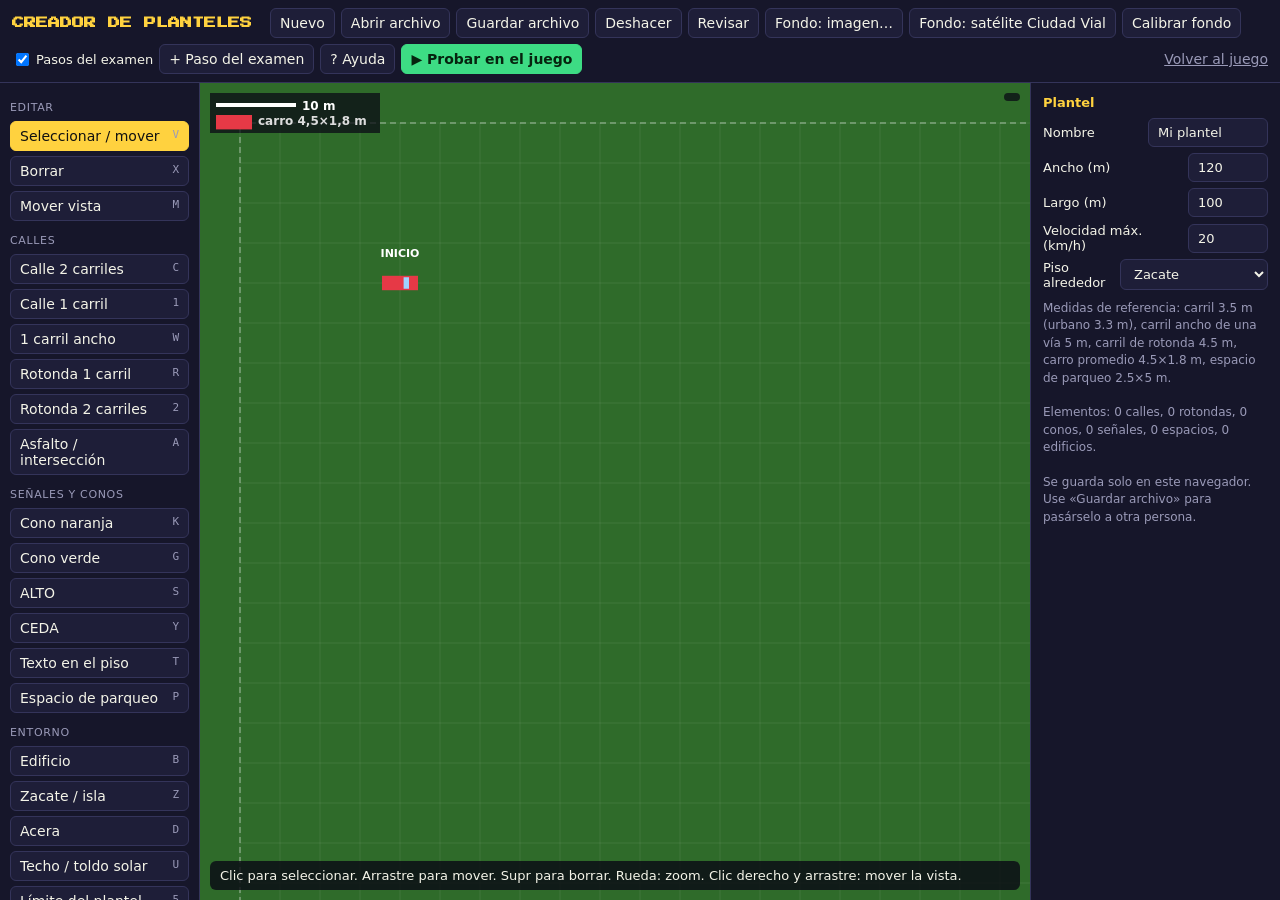
==== commit 2ebb511c: "San Jose oficial actualizado: plaza unida donde se juntan entrada, salida y calles; punta del estaci" ====
--- a/editor.html
+++ b/editor.html
@@ -86,6 +86,7 @@
   <button data-tool="pole" data-kind="luz">Poste de luz <kbd>L</kbd></button>
   <button data-tool="pole" data-kind="poste">Poste / columna <kbd>Q</kbd></button>
   <button data-tool="tree">Árbol <kbd>3</kbd></button>
+  <button data-tool="rail">Ferrocarril (vía del tren) <kbd>6</kbd></button>
   <button data-tool="slope">Subida / pendiente <kbd>4</kbd></button>
   <button data-tool="person" data-kind="evaluador">Evaluador <kbd>E</kbd></button>
   <button data-tool="person" data-kind="persona">Persona <kbd>O</kbd></button>
@@ -107,7 +108,7 @@
 let M=blank(),tool='sel',opt={lanes:'2',kind:'',col:'n'},draft=null,sel=null,drag=null,hover=null,cal=null;
 let view={x:-5,y:-5,z:8};// z = píxeles por metro
 let BG={img:null};const HIST=[];
-function blank(){return{v:1,name:'Mi plantel',w:120,h:100,limit:20,roads:[],rings:[],areas:[],bldgs:[],cones:[],signs:[],texts:[],slots:[],people:[],fences:[],poles:[],trees:[],slopes:[],start:{x:20,y:20,ang:0},bg:null}}
+function blank(){return{v:1,name:'Mi plantel',w:120,h:100,limit:20,roads:[],rings:[],areas:[],bldgs:[],cones:[],signs:[],texts:[],slots:[],people:[],fences:[],poles:[],trees:[],slopes:[],rails:[],start:{x:20,y:20,ang:0},bg:null}}
 // ---------- guardar / historial ----------
 function save(push=true){if(push){HIST.push(JSON.stringify(M));if(HIST.length>80)HIST.shift()}try{localStorage.setItem('pp_custom',JSON.stringify(M))}catch(e){}draw();props()}
 function snapshot(){HIST.push(JSON.stringify(M));if(HIST.length>80)HIST.shift()}
@@ -137,7 +138,7 @@
   M.signs.forEach((s,i)=>tryIt('signs',i,dist(p,s)-(s.w||REF.laneW)/2));M.texts.forEach((s,i)=>tryIt('texts',i,dist(p,s)-1));
   M.slots.forEach((s,i)=>tryIt('slots',i,dist(p,s)-1.2));
   M.poles.forEach((s,i)=>tryIt('poles',i,dist(p,s)-.6));(M.exam||[]).forEach((e,i)=>{if(e.x!=null)tryIt('exam',i,dist(p,e)-1.6)});M.trees.forEach((s,i)=>tryIt('trees',i,dist(p,s)-1.5));
-  M.fences.forEach((f,i)=>tryIt('fences',i,polyDist(p,f.pts)-.4));
+  M.fences.forEach((f,i)=>tryIt('fences',i,polyDist(p,f.pts)-.4));(M.rails||[]).forEach((f,i)=>tryIt('rails',i,polyDist(p,f.pts)-1));
   M.slopes.forEach((q,i)=>tryIt('slopes',i,polyDist(p,q.pts)-(q.w||7)/2));
   if(dist(p,M.start)<2.5)tryIt('start',0,dist(p,M.start)-2.5);
   M.roads.forEach((r,i)=>tryIt('roads',i,polyDist(p,r.pts)-roadW(r)/2));
@@ -170,6 +171,8 @@
   for(const q of M.slopes){const[a0,b0]=q.pts[0],[a1,b1]=q.pts[1];const L=Math.hypot(a1-a0,b1-b0)||1,ux=(a1-a0)/L,uy=(b1-b0)/L,hw=(q.w||7)/2;const pts=[[a0-uy*hw,b0+ux*hw],[a1-uy*hw,b1+ux*hw],[a1+uy*hw,b1-ux*hw],[a0+uy*hw,b0-ux*hw]];
     g.globalAlpha=.35;poly(pts,'#c9a227','#f2c230');g.globalAlpha=1;for(let t=2;t<L-1;t+=3){const cxx=a0+ux*t,cyy=b0+uy*t;line([[cxx-uy*hw*.5-ux*.8,cyy+ux*hw*.5-uy*.8],[cxx,cyy],[cxx+uy*hw*.5-ux*.8,cyy-ux*hw*.5-uy*.8]],.18,'rgba(255,255,255,.8)')}
     const[sx,sy]=W2S(a0+ux*L/2,b0+uy*L/2);g.fillStyle='#fff';g.font='700 12px system-ui';g.textAlign='center';g.fillText('BAJA '+Math.round((q.grade||.1)*100)+'%',sx,sy-6)}
+  for(const f of M.rails||[]){const q=f.pts;for(let i=0;i<q.length-1;i++){const[a,b]=q[i],[c,d]=q[i+1],L=Math.hypot(c-a,d-b)||1,ux=(c-a)/L,uy=(d-b)/L;for(let t=0;t<=L;t+=.65)line([[a+ux*t-uy*1.25,b+uy*t+ux*1.25],[a+ux*t+uy*1.25,b+uy*t-ux*1.25]],.22,'#5c4033')}
+    line(offLine(q,.72),.12,'#c9ccd6');line(offLine(q,-.72),.12,'#c9ccd6')}
   for(const f of M.fences){const col={malla:'#aab4be',verja:'#3d3d46',muro:'#9a948a',barrera:'#ff7b00'}[f.kind]||'#aab4be';line(f.pts,f.kind==='muro'?.3:f.kind==='barrera'?.5:.12,col,f.kind==='malla'?[.4,.25]:null);
     for(let i=0;i<f.pts.length-1;i++){const[a,b]=f.pts[i],[c,d]=f.pts[i+1],L=Math.hypot(c-a,d-b);const st=f.kind==='verja'?1.5:f.kind==='malla'?3:0;if(st)for(let t=0;t<=L;t+=st){const[x,y]=W2S(a+(c-a)*t/L,b+(d-b)*t/L);g.fillStyle=col;g.fillRect(x-1.5,y-1.5,3,3)}}}
   for(const t of M.trees){const[a,b]=W2S(t.x,t.y),rr=Math.max(4,(t.r||2)*view.z);g.fillStyle='rgba(0,0,0,.3)';g.beginPath();g.arc(a+2,b+2,rr,0,7);g.fill();g.fillStyle='#2e6b2c';g.beginPath();g.arc(a,b,rr,0,7);g.fill();g.fillStyle='#4f9a45';g.beginPath();g.arc(a-rr*.25,b-rr*.25,rr*.55,0,7);g.fill()}
@@ -203,7 +206,7 @@
 // ---------- herramientas ----------
 const HINTS={sel:'Clic para seleccionar. Arrastre para mover. Supr para borrar. Rueda: zoom. Clic derecho y arrastre: mover la vista.',del:'Clic sobre un elemento para borrarlo.',pan:'Arrastre para mover la vista. Rueda para acercar.',
   road:'Clic para poner puntos de la calle (la línea central). Doble clic o Enter para terminar. Esc cancela.',ring:'Clic en el centro y arrastre hasta el centro del carril de la rotonda.',area:'Clic para poner las esquinas. Doble clic o Enter para cerrar. (Límite del plantel: rodee TODO el plantel; en el juego solo existe lo de adentro.)',
-  fence:'Clic para cada punto de la valla. Doble clic o Enter para terminar.',pole:'Clic para poner el poste.',tree:'Clic para poner el árbol.',slope:'Clic en lo ALTO de la subida y arrastre hacia ABAJO (el sentido en que baja).',cone:'Clic: un cono. Arrastre: una fila de conos (cada 1,5 m; se cambia a la derecha).',sign:'Clic donde va la línea y arrastre en el SENTIDO en que llega el carro.',text:'Clic donde va el texto (se escribe a la derecha).',
+  rail:'Clic para cada punto de la vía del tren. Doble clic o Enter para terminar. Ponga un ALTO antes del cruce.',fence:'Clic para cada punto de la valla. Doble clic o Enter para terminar.',pole:'Clic para poner el poste.',tree:'Clic para poner el árbol.',slope:'Clic en lo ALTO de la subida y arrastre hacia ABAJO (el sentido en que baja).',cone:'Clic: un cono. Arrastre: una fila de conos (cada 1,5 m; se cambia a la derecha).',sign:'Clic donde va la línea y arrastre en el SENTIDO en que llega el carro.',text:'Clic donde va el texto (se escribe a la derecha).',
   slot:'Clic en el centro del espacio y arrastre hacia la SALIDA del espacio (por donde entra el carro).',bldg:'Clic para las esquinas del edificio. Doble clic o Enter para cerrar.',person:'Clic para poner la persona.',start:'Clic donde arranca el carro y arrastre hacia donde mira.',
   cal:'CALIBRAR: haga clic en dos puntos del fondo cuya distancia real conoce (por ejemplo el ancho de un carril).'};
 function setTool(t,btn){tool=t;draft=null;cal=null;if(btn){opt.lanes=btn.dataset.lanes||opt.lanes;opt.kind=btn.dataset.kind||'';opt.col=btn.dataset.col||'n'}
@@ -212,6 +215,7 @@
 function finishDraft(){if(!draft)return;const d=draft;draft=null;
   if(d.kind==='road'&&d.pts.length>=2){const l=opt.lanes;M.roads.push({pts:d.pts,lanes:l==='2'?2:1,laneW:l==='2'?REF.laneW:REF.laneW,wide:l==='1w',wideW:REF.wideW,oneway:l!=='2',center:'dash'});sel={type:'roads',i:M.roads.length-1}}
   else if(d.kind==='area'&&d.pts.length>=3){M.areas.push({pts:d.pts,kind:opt.kind});sel={type:'areas',i:M.areas.length-1}}
+  else if(d.kind==='rail'&&d.pts.length>=2){M.rails=M.rails||[];M.rails.push({pts:d.pts});sel={type:'rails',i:M.rails.length-1}}
   else if(d.kind==='fence'&&d.pts.length>=2){M.fences.push({pts:d.pts,kind:opt.kind||'malla'});sel={type:'fences',i:M.fences.length-1}}
   else if(d.kind==='bldg'&&d.pts.length>=3){M.bldgs.push({pts:d.pts,h:6,col:'#ecebe4',label:''});sel={type:'bldgs',i:M.bldgs.length-1}}
   save()}
@@ -223,7 +227,7 @@
   if(tool==='del'){const s=pick(p);if(s&&s.type!=='start'){M[s.type].splice(s.i,1);sel=null;save()}return}
   if(tool==='pole'){M.poles.push({x:ps.x,y:ps.y,kind:opt.kind||'luz'});save();return}
   if(tool==='tree'){M.trees.push({x:ps.x,y:ps.y,r:2});save();return}
-  if(tool==='road'||tool==='area'||tool==='bldg'||tool==='fence'){if(!draft)draft={kind:tool,pts:[],w:opt.lanes==='2'?2*REF.laneW:opt.lanes==='1w'?REF.wideW:REF.laneW};const last=draft.pts[draft.pts.length-1];if(!last||Math.hypot(last[0]-ps.x,last[1]-ps.y)>.3)draft.pts.push([ps.x,ps.y]);draw();return}
+  if(tool==='road'||tool==='area'||tool==='bldg'||tool==='fence'||tool==='rail'){if(!draft)draft={kind:tool,pts:[],w:opt.lanes==='2'?2*REF.laneW:opt.lanes==='1w'?REF.wideW:REF.laneW};const last=draft.pts[draft.pts.length-1];if(!last||Math.hypot(last[0]-ps.x,last[1]-ps.y)>.3)draft.pts.push([ps.x,ps.y]);draw();return}
   if(tool==='text'){const t=prompt('Texto que va pintado en el piso:','ALTO');if(t){M.texts.push({x:ps.x,y:ps.y,t:t.toUpperCase(),ang:0,size:1.2,col:'#ecece4'});sel={type:'texts',i:M.texts.length-1};save()}return}
   if(tool==='person'){M.people.push({x:ps.x,y:ps.y,kind:opt.kind});save();return}
   drag={mode:'vec',tool,p0:ps,p1:ps};draw()});
@@ -246,7 +250,7 @@
   if((e.ctrlKey||e.metaKey)&&k==='z'){undo();e.preventDefault();return}
   if(k==='enter'){finishDraft();return}if(k==='escape'){draft=null;cal=null;draw();return}
   if((k==='delete'||k==='backspace')&&sel&&sel.type!=='start'){M[sel.type].splice(sel.i,1);sel=null;save();return}
-  const map={v:'[data-tool=sel]',x:'[data-tool=del]',m:'[data-tool=pan]',c:'[data-tool=road][data-lanes="2"]','1':'[data-tool=road][data-lanes="1"]',w:'[data-tool=road][data-lanes="1w"]',r:'[data-tool=ring][data-lanes="1"]','2':'[data-tool=ring][data-lanes="2"]',a:'[data-kind=asfalto]',k:'[data-tool=cone][data-col=n]',g:'[data-tool=cone][data-col=v]',s:'[data-kind=alto]',y:'[data-kind=ceda]',t:'[data-tool=text]',p:'[data-tool=slot]',b:'[data-tool=bldg]',z:'[data-kind=zacate]',d:'[data-kind=acera]',u:'[data-kind=techo]','5':'[data-kind=limite]',f:'[data-kind=malla]',j:'[data-kind=verja]',h:'[data-kind=muro]',n:'[data-kind=barrera]',l:'[data-kind=luz]',q:'[data-kind=poste]','3':'[data-tool=tree]','4':'[data-tool=slope]',e:'[data-kind=evaluador]',o:'[data-kind=persona]',i:'[data-tool=start]'};
+  const map={v:'[data-tool=sel]',x:'[data-tool=del]',m:'[data-tool=pan]',c:'[data-tool=road][data-lanes="2"]','1':'[data-tool=road][data-lanes="1"]',w:'[data-tool=road][data-lanes="1w"]',r:'[data-tool=ring][data-lanes="1"]','2':'[data-tool=ring][data-lanes="2"]',a:'[data-kind=asfalto]',k:'[data-tool=cone][data-col=n]',g:'[data-tool=cone][data-col=v]',s:'[data-kind=alto]',y:'[data-kind=ceda]',t:'[data-tool=text]',p:'[data-tool=slot]',b:'[data-tool=bldg]',z:'[data-kind=zacate]',d:'[data-kind=acera]',u:'[data-kind=techo]','5':'[data-kind=limite]',f:'[data-kind=malla]',j:'[data-kind=verja]',h:'[data-kind=muro]',n:'[data-kind=barrera]',l:'[data-kind=luz]',q:'[data-kind=poste]','3':'[data-tool=tree]','6':'[data-tool=rail]','4':'[data-tool=slope]',e:'[data-kind=evaluador]',o:'[data-kind=persona]',i:'[data-tool=start]'};
   if(map[k]){const b=document.querySelector(map[k]);if(b)setTool(b.dataset.tool,b)}});
 // ---------- panel de propiedades ----------
 function field(lbl,val,on,type='number',step='0.1'){const id='f'+Math.random().toString(36).slice(2);return{html:`<label>${lbl}<input id="${id}" type="${type}" step="${step}" value="${val??''}"></label>`,id,on}}
@@ -268,6 +272,7 @@
   else if(sel.type==='areas'){title='Área';f=[choose('Tipo',e.kind,[['asfalto','Asfalto (se puede manejar)'],['zacate','Zacate / isla'],['acera','Acera'],['techo','Techo / toldo solar'],['limite','Límite del plantel']],v=>e.kind=v)].concat(e.kind==='techo'?[field('Altura del techo (m)',e.h||4.2,v=>e.h=+v)]:[])}
   else if(sel.type==='cones'){title='Cono';f=[choose('Color',e.col,[['n','Naranja'],['v','Verde']],v=>e.col=v),check('Si lo toca pierde la prueba',e.fatal,v=>e.fatal=v)]}
   else if(sel.type==='fences'){title='Valla';f=[choose('Tipo',e.kind,[['malla','Valla de malla'],['verja','Verja de hierro'],['muro','Muro / tapia'],['barrera','Barrera naranja']],v=>e.kind=v)];note='El carro no puede atravesarla.'}
+  else if(sel.type==='rails'){title='Ferrocarril';f=[];note='Vía del tren (se ve en el piso). En el cruce ponga un ALTO para los carros.'}
   else if(sel.type==='poles'){title='Poste';f=[choose('Tipo',e.kind,[['luz','Poste de luz'],['poste','Poste / columna']],v=>e.kind=v)]}
   else if(sel.type==='trees'){title='Árbol';f=[field('Radio de la copa (m)',e.r||2,v=>e.r=+v)]}
   else if(sel.type==='slopes'){title='Subida / pendiente';f=[field('Pendiente (%)',Math.round((e.grade||.1)*100),v=>e.grade=Math.max(1,Math.min(25,+v))/100,'number','1'),field('Ancho (m)',e.w||7,v=>e.w=+v)];note='La flecha apunta hacia donde BAJA. En el juego el carro se va para atrás si no frena o no usa el freno de mano.<div class="row"><button id="bRev">Invertir</button></div>'}
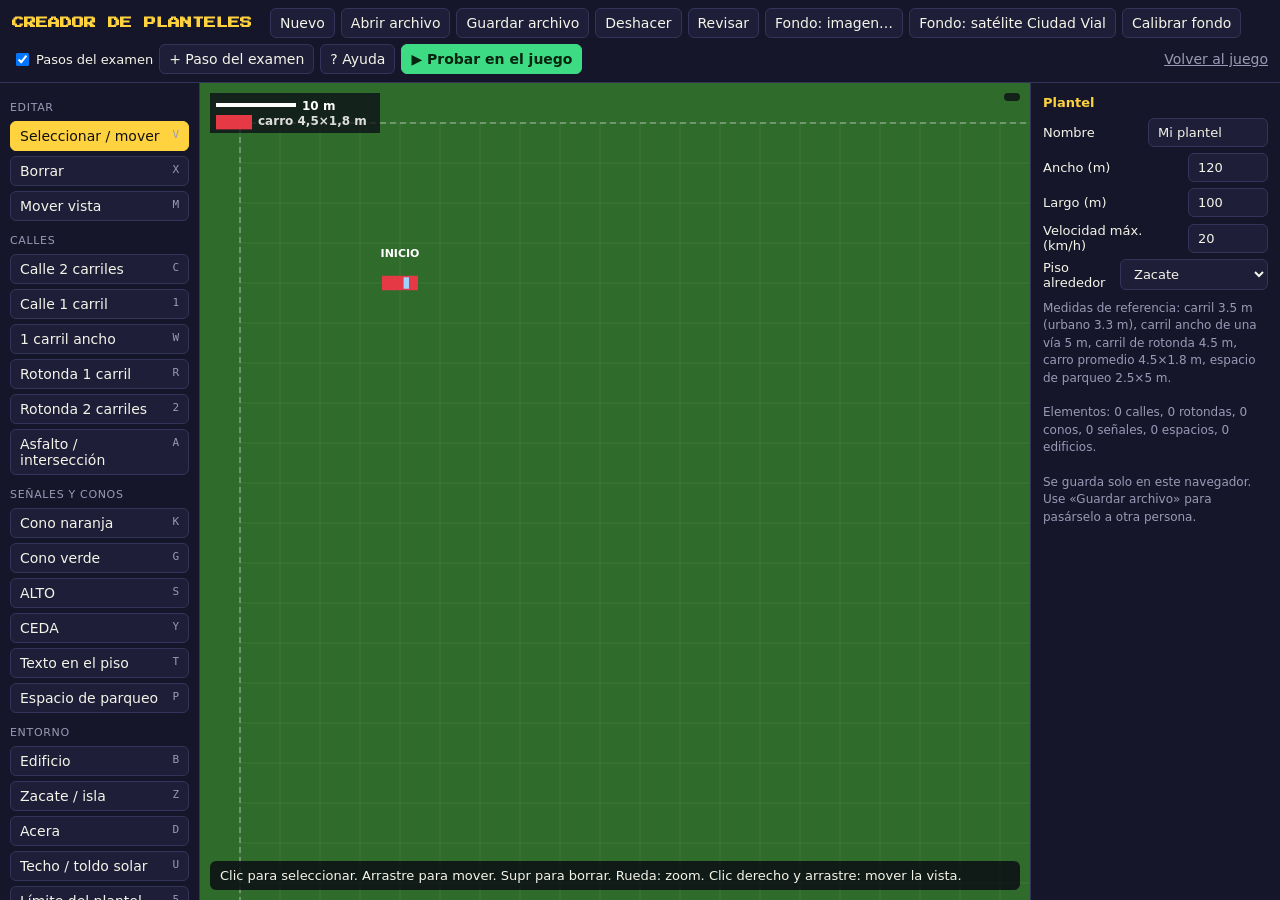
==== commit 9c6cb5cb: "Uniones limpias: las orillas blancas se cortan donde una calle pasa sobre otra o sobre asfalto, call" ====
--- a/editor.html
+++ b/editor.html
@@ -156,15 +156,19 @@
   {const[a,b]=W2S(0,0);g.strokeStyle='rgba(255,255,255,.55)';g.setLineDash([6,4]);g.strokeRect(a,b,M.w*view.z,M.h*view.z);g.setLineDash([]);
     const step=view.z>14?1:view.z>5?5:10;g.strokeStyle='rgba(255,255,255,.08)';g.lineWidth=1;g.beginPath();for(let x=0;x<=M.w;x+=step){const[p]=W2S(x,0);g.moveTo(p,b);g.lineTo(p,b+M.h*view.z)}for(let y=0;y<=M.h;y+=step){const[,q]=W2S(0,y);g.moveTo(a,q);g.lineTo(a+M.w*view.z,q)}g.stroke()}
   const poly=(pts,fill,stroke)=>{if(pts.length<2)return;g.beginPath();pts.forEach((q,i)=>{const[a,b]=W2S(q[0],q[1]);i?g.lineTo(a,b):g.moveTo(a,b)});g.closePath();if(fill){g.fillStyle=fill;g.fill()}if(stroke){g.strokeStyle=stroke;g.lineWidth=1;g.stroke()}};
-  const line=(pts,w,col,dash)=>{if(pts.length<2)return;g.beginPath();pts.forEach((q,i)=>{const[a,b]=W2S(q[0],q[1]);i?g.lineTo(a,b):g.moveTo(a,b)});g.lineWidth=Math.max(1,w*view.z);g.strokeStyle=col;g.lineJoin='round';g.lineCap='round';g.setLineDash(dash?dash.map(v=>v*view.z):[]);g.stroke();g.setLineDash([])};
+  const line=(pts,w,col,dash,cap)=>{if(pts.length<2)return;g.beginPath();pts.forEach((q,i)=>{const[a,b]=W2S(q[0],q[1]);i?g.lineTo(a,b):g.moveTo(a,b)});g.lineWidth=Math.max(1,w*view.z);g.strokeStyle=col;g.lineJoin='round';g.lineCap=cap||'round';g.setLineDash(dash?dash.map(v=>v*view.z):[]);g.stroke();g.setLineDash([])};
   for(const a of M.areas)if(a.kind==='zacate'||a.kind==='acera')poly(a.pts,a.kind==='zacate'?'#4c9a45':'#b9b6ac',a.kind==='zacate'?'#f2c230':'#8d8a80');
   for(const a of M.areas)if(a.kind==='asfalto')poly(a.pts,'#3a3a43');
-  for(const r of M.roads)line(rpts(r),roadW(r),'#3a3a43');
+  // calles con punta recta (la punta se alarga 0,8 m para unirse sin hueco, igual que en el juego)
+  const ext=q=>{if(q.length<2)return q;const o=q.map(v=>v.slice()),n=o.length,e=.8;const A=o[0],B=o[1],L1=Math.hypot(A[0]-B[0],A[1]-B[1])||1;o[0]=[A[0]+(A[0]-B[0])/L1*e,A[1]+(A[1]-B[1])/L1*e];const C=o[n-1],Dd=o[n-2],L2=Math.hypot(C[0]-Dd[0],C[1]-Dd[1])||1;o[n-1]=[C[0]+(C[0]-Dd[0])/L2*e,C[1]+(C[1]-Dd[1])/L2*e];return o};
+  for(const r of M.roads)line(ext(rpts(r)),roadW(r),'#3a3a43',null,'butt');
   for(const gr of M.rings){const w=(gr.lanes||1)*(gr.laneW||REF.ringLaneW);const[a,b]=W2S(gr.x,gr.y);g.lineWidth=w*view.z;g.strokeStyle='#3a3a43';g.beginPath();g.arc(a,b,gr.r*view.z,0,7);g.stroke();
     g.fillStyle='#f2c230';g.beginPath();g.arc(a,b,(gr.r-w/2)*view.z,0,7);g.fill();g.fillStyle='#4c9a45';g.beginPath();g.arc(a,b,Math.max(0,(gr.r-w/2-.3)*view.z),0,7);g.fill();
     if((gr.lanes||1)>1){g.setLineDash([3*view.z,3*view.z]);g.lineWidth=Math.max(1,.12*view.z);g.strokeStyle='#ecece4';g.beginPath();g.arc(a,b,gr.r*view.z,0,7);g.stroke();g.setLineDash([])}}
   // marcas de las calles
-  for(const r of M.roads){const w=roadW(r),rp=rpts(r);line(offLine(rp,w/2-.25),.12,'#ecece4');line(offLine(rp,-(w/2-.25)),.12,'#ecece4');
+  const covered=(p,self)=>{for(const o of M.roads)if(o!==self&&polyDist({x:p[0],y:p[1]},rpts(o))<roadW(o)/2-.05)return true;for(const a of M.areas)if(a.kind==='asfalto'&&inPoly({x:p[0],y:p[1]},a.pts))return true;for(const g of M.rings)if(Math.abs(Math.hypot(p[0]-g.x,p[1]-g.y)-g.r)<(g.lanes||1)*(g.laneW||REF.ringLaneW)/2)return true;return false};
+  const edge=(pts,self)=>{let run=[];const flush=()=>{if(run.length>1)line(run,.12,'#ecece4');run=[]};for(const p of pts){if(covered(p,self))flush();else run.push(p)}flush()};
+  for(const r of M.roads){const w=roadW(r),rp=rpts(r);edge(offLine(rp,w/2-.25),r);edge(offLine(rp,-(w/2-.25)),r);
     if(!r.oneway&&(r.lanes||1)>1&&!r.wide){const st=r.center||'dash';if(st==='dash')line(rp,.15,'#f2c230',[3,3]);else if(st==='solid')line(rp,.15,'#f2c230');else if(st==='double'){line(offLine(rp,.15),.12,'#f2c230');line(offLine(rp,-.15),.12,'#f2c230')}}
     if(r.oneway&&r.pts.length>1){const a=r.pts[0],b=r.pts[1],L=Math.hypot(b[0]-a[0],b[1]-a[1])||1,m=[(a[0]+b[0])/2,(a[1]+b[1])/2],u=[(b[0]-a[0])/L,(b[1]-a[1])/L];line([[m[0]-u[0],m[1]-u[1]],[m[0]+u[0],m[1]+u[1]]],.25,'#ecece4');line([[m[0]+u[0]-u[0]*.7+u[1]*.6,m[1]+u[1]-u[1]*.7-u[0]*.6],[m[0]+u[0],m[1]+u[1]],[m[0]+u[0]-u[0]*.7-u[1]*.6,m[1]+u[1]-u[1]*.7+u[0]*.6]],.25,'#ecece4')}}
   for(const a of M.areas)if(a.kind==='techo'){g.globalAlpha=.6;poly(a.pts,'#1f3f8f','#8fb4ff');g.globalAlpha=1;const q=a.pts;if(q.length===4){g.strokeStyle='rgba(143,180,255,.6)';g.lineWidth=1;for(let k=1;k<10;k++){const t=k/10,[x1,y1]=W2S(q[0][0]+(q[3][0]-q[0][0])*t,q[0][1]+(q[3][1]-q[0][1])*t),[x2,y2]=W2S(q[1][0]+(q[2][0]-q[1][0])*t,q[1][1]+(q[2][1]-q[1][1])*t);g.beginPath();g.moveTo(x1,y1);g.lineTo(x2,y2);g.stroke()}}}
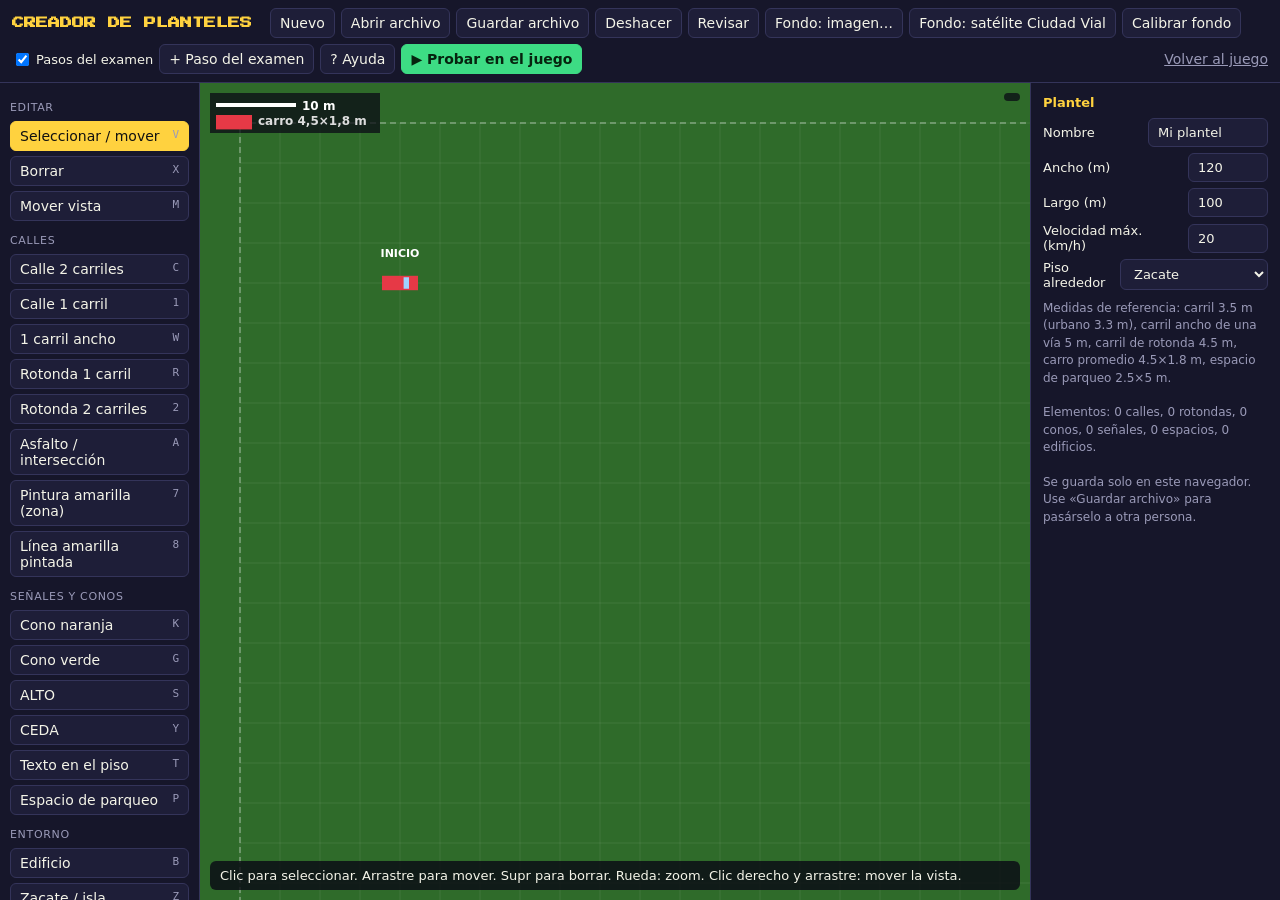
==== commit 9c79740b: "Direccionales: en la rotonda no se apagan solas y la izquierda solo se apaga con una derecha fuerte " ====
--- a/editor.html
+++ b/editor.html
@@ -66,6 +66,8 @@
   <button data-tool="ring" data-lanes="1">Rotonda 1 carril <kbd>R</kbd></button>
   <button data-tool="ring" data-lanes="2">Rotonda 2 carriles <kbd>2</kbd></button>
   <button data-tool="area" data-kind="asfalto">Asfalto / intersección <kbd>A</kbd></button>
+  <button data-tool="area" data-kind="amarillo">Pintura amarilla (zona) <kbd>7</kbd></button>
+  <button data-tool="fence" data-kind="pintura">Línea amarilla pintada <kbd>8</kbd></button>
   <div class="grp">Señales y conos</div>
   <button data-tool="cone" data-col="n">Cono naranja <kbd>K</kbd></button>
   <button data-tool="cone" data-col="v">Cono verde <kbd>G</kbd></button>
@@ -169,15 +171,18 @@
   const covered=(p,self)=>{for(const o of M.roads)if(o!==self&&polyDist({x:p[0],y:p[1]},rpts(o))<roadW(o)/2-.05)return true;for(const a of M.areas)if(a.kind==='asfalto'&&inPoly({x:p[0],y:p[1]},a.pts))return true;for(const g of M.rings)if(Math.abs(Math.hypot(p[0]-g.x,p[1]-g.y)-g.r)<(g.lanes||1)*(g.laneW||REF.ringLaneW)/2)return true;return false};
   const edge=(pts,self)=>{let run=[];const flush=()=>{if(run.length>1)line(run,.12,'#ecece4');run=[]};for(const p of pts){if(covered(p,self))flush();else run.push(p)}flush()};
   for(const r of M.roads){const w=roadW(r),rp=rpts(r);edge(offLine(rp,w/2-.25),r);edge(offLine(rp,-(w/2-.25)),r);
+    if(r.oneway&&(r.lanes||1)>1&&!r.wide)line(rp,.12,'#ecece4',[3,3]);
     if(!r.oneway&&(r.lanes||1)>1&&!r.wide){const st=r.center||'dash';if(st==='dash')line(rp,.15,'#f2c230',[3,3]);else if(st==='solid')line(rp,.15,'#f2c230');else if(st==='double'){line(offLine(rp,.15),.12,'#f2c230');line(offLine(rp,-.15),.12,'#f2c230')}}
     if(r.oneway&&r.pts.length>1){const a=r.pts[0],b=r.pts[1],L=Math.hypot(b[0]-a[0],b[1]-a[1])||1,m=[(a[0]+b[0])/2,(a[1]+b[1])/2],u=[(b[0]-a[0])/L,(b[1]-a[1])/L];line([[m[0]-u[0],m[1]-u[1]],[m[0]+u[0],m[1]+u[1]]],.25,'#ecece4');line([[m[0]+u[0]-u[0]*.7+u[1]*.6,m[1]+u[1]-u[1]*.7-u[0]*.6],[m[0]+u[0],m[1]+u[1]],[m[0]+u[0]-u[0]*.7-u[1]*.6,m[1]+u[1]-u[1]*.7+u[0]*.6]],.25,'#ecece4')}}
+  for(const a of M.areas)if(a.kind==='amarillo')poly(a.pts,'#f2c230');
+  for(const f of M.fences)if(f.kind==='pintura')line(f.pts,f.w||.15,'#f2c230');
   for(const a of M.areas)if(a.kind==='techo'){g.globalAlpha=.6;poly(a.pts,'#1f3f8f','#8fb4ff');g.globalAlpha=1;const q=a.pts;if(q.length===4){g.strokeStyle='rgba(143,180,255,.6)';g.lineWidth=1;for(let k=1;k<10;k++){const t=k/10,[x1,y1]=W2S(q[0][0]+(q[3][0]-q[0][0])*t,q[0][1]+(q[3][1]-q[0][1])*t),[x2,y2]=W2S(q[1][0]+(q[2][0]-q[1][0])*t,q[1][1]+(q[2][1]-q[1][1])*t);g.beginPath();g.moveTo(x1,y1);g.lineTo(x2,y2);g.stroke()}}}
   for(const q of M.slopes){const[a0,b0]=q.pts[0],[a1,b1]=q.pts[1];const L=Math.hypot(a1-a0,b1-b0)||1,ux=(a1-a0)/L,uy=(b1-b0)/L,hw=(q.w||7)/2;const pts=[[a0-uy*hw,b0+ux*hw],[a1-uy*hw,b1+ux*hw],[a1+uy*hw,b1-ux*hw],[a0+uy*hw,b0-ux*hw]];
     g.globalAlpha=.35;poly(pts,'#c9a227','#f2c230');g.globalAlpha=1;for(let t=2;t<L-1;t+=3){const cxx=a0+ux*t,cyy=b0+uy*t;line([[cxx-uy*hw*.5-ux*.8,cyy+ux*hw*.5-uy*.8],[cxx,cyy],[cxx+uy*hw*.5-ux*.8,cyy-ux*hw*.5-uy*.8]],.18,'rgba(255,255,255,.8)')}
     const[sx,sy]=W2S(a0+ux*L/2,b0+uy*L/2);g.fillStyle='#fff';g.font='700 12px system-ui';g.textAlign='center';g.fillText('BAJA '+Math.round((q.grade||.1)*100)+'%',sx,sy-6)}
   for(const f of M.rails||[]){const q=f.pts;for(let i=0;i<q.length-1;i++){const[a,b]=q[i],[c,d]=q[i+1],L=Math.hypot(c-a,d-b)||1,ux=(c-a)/L,uy=(d-b)/L;for(let t=0;t<=L;t+=.65)line([[a+ux*t-uy*1.25,b+uy*t+ux*1.25],[a+ux*t+uy*1.25,b+uy*t-ux*1.25]],.22,'#5c4033')}
     line(offLine(q,.72),.12,'#c9ccd6');line(offLine(q,-.72),.12,'#c9ccd6')}
-  for(const f of M.fences){const col={malla:'#aab4be',verja:'#3d3d46',muro:'#9a948a',barrera:'#ff7b00'}[f.kind]||'#aab4be';line(f.pts,f.kind==='muro'?.3:f.kind==='barrera'?.5:.12,col,f.kind==='malla'?[.4,.25]:null);
+  for(const f of M.fences){if(f.kind==='pintura')continue;const col={malla:'#aab4be',verja:'#3d3d46',muro:'#9a948a',barrera:'#ff7b00'}[f.kind]||'#aab4be';line(f.pts,f.kind==='muro'?.3:f.kind==='barrera'?.5:.12,col,f.kind==='malla'?[.4,.25]:null);
     for(let i=0;i<f.pts.length-1;i++){const[a,b]=f.pts[i],[c,d]=f.pts[i+1],L=Math.hypot(c-a,d-b);const st=f.kind==='verja'?1.5:f.kind==='malla'?3:0;if(st)for(let t=0;t<=L;t+=st){const[x,y]=W2S(a+(c-a)*t/L,b+(d-b)*t/L);g.fillStyle=col;g.fillRect(x-1.5,y-1.5,3,3)}}}
   for(const t of M.trees){const[a,b]=W2S(t.x,t.y),rr=Math.max(4,(t.r||2)*view.z);g.fillStyle='rgba(0,0,0,.3)';g.beginPath();g.arc(a+2,b+2,rr,0,7);g.fill();g.fillStyle='#2e6b2c';g.beginPath();g.arc(a,b,rr,0,7);g.fill();g.fillStyle='#4f9a45';g.beginPath();g.arc(a-rr*.25,b-rr*.25,rr*.55,0,7);g.fill()}
   for(const q of M.poles){const[a,b]=W2S(q.x,q.y);g.fillStyle='#5c677d';g.beginPath();g.arc(a,b,Math.max(2.5,.18*view.z),0,7);g.fill();if(q.kind==='luz'){g.fillStyle='rgba(255,230,140,.35)';g.beginPath();g.arc(a,b,Math.max(6,3*view.z),0,7);g.fill();g.fillStyle='#ffd23f';g.beginPath();g.arc(a,b,2,0,7);g.fill()}}
@@ -199,7 +204,7 @@
   for(const q of ISSUES)if(q.x!=null){const[a,b]=W2S(q.x,q.y);g.strokeStyle='#ff2a2a';g.lineWidth=2.5;g.beginPath();g.arc(a,b,9,0,7);g.stroke()}
   {const lim=M.areas.find(a=>a.kind==='limite'&&a.pts.length>2);if(lim){g.save();g.beginPath();g.rect(0,0,W,H);lim.pts.forEach((q,i)=>{const[a,b]=W2S(q[0],q[1]);i?g.lineTo(a,b):g.moveTo(a,b)});g.closePath();g.fillStyle='rgba(8,8,16,.55)';g.fill('evenodd');g.restore();
     g.beginPath();lim.pts.forEach((q,i)=>{const[a,b]=W2S(q[0],q[1]);i?g.lineTo(a,b):g.moveTo(a,b)});g.closePath();g.lineWidth=3;g.strokeStyle='#ff4d4d';g.setLineDash([8,6]);g.stroke();g.strokeStyle='#ffffff';g.lineDashOffset=7;g.stroke();g.setLineDash([]);g.lineDashOffset=0}}
-  if(M.exam&&$('showExam')?.checked!==false){const EXN={fase1:'FASE 1',ir:'IR',fila:'FILA',zigzag:'ZIGZAG',rotonda:'ROTONDA',reversa:'REVERSA',alto5:'ALTO 5 s',parqueo:'PARQUEO',salida:'SALIDA'};
+  if(M.exam&&$('showExam')?.checked!==false){const EXN={ingreso:'INGRESO',parar:'PARADA',fase1:'FASE 1',ir:'IR',fila:'FILA',zigzag:'ZIGZAG',rotonda:'ROTONDA',reversa:'REVERSA',alto5:'ALTO 5 s',parqueo:'PARQUEO',salida:'SALIDA'};
     M.exam.forEach((e,i)=>{let x=e.x,y=e.y;if(e.tipo==='reversa'&&e.pts){line(e.pts,.25,'rgba(255,77,77,.9)',[1,1]);x=e.pts[0][0];y=e.pts[0][1]}if(e.tipo==='parqueo'){const t=M.slots.find(s=>s.target);if(t){x=t.x;y=t.y}}if(e.tipo==='rotonda'&&x==null){const g=M.rings[e.ring||0];if(g){x=g.x;y=g.y}}if(x==null)return;
       const[a,b]=W2S(x,y);g.fillStyle='#7b2cbf';g.beginPath();g.arc(a,b,10,0,7);g.fill();g.strokeStyle='#fff';g.lineWidth=2;g.stroke();g.fillStyle='#fff';g.font='700 11px system-ui';g.textAlign='center';g.fillText(String(i+1),a,b+4);g.fillStyle='rgba(20,10,40,.85)';const t=EXN[e.tipo]||e.tipo;const tw=g.measureText(t).width+8;g.fillRect(a+12,b-8,tw,16);g.fillStyle='#e0c3ff';g.textAlign='left';g.fillText(t,a+16,b+4)})}
   if(cal&&cal.p0){const[a,b]=W2S(cal.p0.x,cal.p0.y);g.fillStyle='#ff4d4d';g.beginPath();g.arc(a,b,5,0,7);g.fill()}
@@ -254,7 +259,7 @@
   if((e.ctrlKey||e.metaKey)&&k==='z'){undo();e.preventDefault();return}
   if(k==='enter'){finishDraft();return}if(k==='escape'){draft=null;cal=null;draw();return}
   if((k==='delete'||k==='backspace')&&sel&&sel.type!=='start'){M[sel.type].splice(sel.i,1);sel=null;save();return}
-  const map={v:'[data-tool=sel]',x:'[data-tool=del]',m:'[data-tool=pan]',c:'[data-tool=road][data-lanes="2"]','1':'[data-tool=road][data-lanes="1"]',w:'[data-tool=road][data-lanes="1w"]',r:'[data-tool=ring][data-lanes="1"]','2':'[data-tool=ring][data-lanes="2"]',a:'[data-kind=asfalto]',k:'[data-tool=cone][data-col=n]',g:'[data-tool=cone][data-col=v]',s:'[data-kind=alto]',y:'[data-kind=ceda]',t:'[data-tool=text]',p:'[data-tool=slot]',b:'[data-tool=bldg]',z:'[data-kind=zacate]',d:'[data-kind=acera]',u:'[data-kind=techo]','5':'[data-kind=limite]',f:'[data-kind=malla]',j:'[data-kind=verja]',h:'[data-kind=muro]',n:'[data-kind=barrera]',l:'[data-kind=luz]',q:'[data-kind=poste]','3':'[data-tool=tree]','6':'[data-tool=rail]','4':'[data-tool=slope]',e:'[data-kind=evaluador]',o:'[data-kind=persona]',i:'[data-tool=start]'};
+  const map={v:'[data-tool=sel]',x:'[data-tool=del]',m:'[data-tool=pan]',c:'[data-tool=road][data-lanes="2"]','1':'[data-tool=road][data-lanes="1"]',w:'[data-tool=road][data-lanes="1w"]',r:'[data-tool=ring][data-lanes="1"]','2':'[data-tool=ring][data-lanes="2"]',a:'[data-kind=asfalto]',k:'[data-tool=cone][data-col=n]',g:'[data-tool=cone][data-col=v]',s:'[data-kind=alto]',y:'[data-kind=ceda]',t:'[data-tool=text]',p:'[data-tool=slot]',b:'[data-tool=bldg]',z:'[data-kind=zacate]',d:'[data-kind=acera]',u:'[data-kind=techo]','5':'[data-kind=limite]',f:'[data-kind=malla]',j:'[data-kind=verja]',h:'[data-kind=muro]',n:'[data-kind=barrera]',l:'[data-kind=luz]',q:'[data-kind=poste]','3':'[data-tool=tree]','6':'[data-tool=rail]','7':'[data-kind=amarillo]','8':'[data-kind=pintura]','4':'[data-tool=slope]',e:'[data-kind=evaluador]',o:'[data-kind=persona]',i:'[data-tool=start]'};
   if(map[k]){const b=document.querySelector(map[k]);if(b)setTool(b.dataset.tool,b)}});
 // ---------- panel de propiedades ----------
 function field(lbl,val,on,type='number',step='0.1'){const id='f'+Math.random().toString(36).slice(2);return{html:`<label>${lbl}<input id="${id}" type="${type}" step="${step}" value="${val??''}"></label>`,id,on}}
@@ -273,14 +278,14 @@
   else if(sel.type==='slots'){title='Espacio de parqueo';f=[field('Número',e.num,v=>e.num=v,'text'),field('Ancho (m)',e.w,v=>e.w=+v),field('Largo (m)',e.l,v=>e.l=+v),field('Ángulo (°)',Math.round((e.ang||0)*180/Math.PI),v=>e.ang=(+v)*Math.PI/180,'number','5'),check('Espacio de la prueba (amarillo)',e.target,v=>{M.slots.forEach(s=>s.target=false);e.target=v}),check('Ocupado por un carro',e.ocupado,v=>e.ocupado=v)];note='El carro debe quedar estacionado de RETROCESO: con el frente hacia la salida del espacio.'}
   else if(sel.type==='texts'){title='Texto';f=[field('Texto',e.t,v=>e.t=String(v).toUpperCase(),'text'),field('Tamaño (m)',e.size||1.2,v=>e.size=+v),field('Ángulo (°)',Math.round((e.ang||0)*180/Math.PI),v=>e.ang=(+v)*Math.PI/180,'number','5'),choose('Color',e.col||'#ecece4',[['#ecece4','Blanco'],['#f2c230','Amarillo']],v=>e.col=v)]}
   else if(sel.type==='bldgs'){title='Edificio';f=[field('Nombre',e.label,v=>e.label=v,'text'),field('Altura (m)',e.h,v=>e.h=+v),choose('Color',e.col,[['#ecebe4','Blanco'],['#d9c7a3','Beige'],['#9fb7c9','Celeste'],['#c96e5a','Ladrillo'],['#7f8c8d','Gris'],['#2e8b57','Verde']],v=>e.col=v)]}
-  else if(sel.type==='areas'){title='Área';f=[choose('Tipo',e.kind,[['asfalto','Asfalto (se puede manejar)'],['zacate','Zacate / isla'],['acera','Acera'],['techo','Techo / toldo solar'],['limite','Límite del plantel']],v=>e.kind=v)].concat(e.kind==='techo'?[field('Altura del techo (m)',e.h||4.2,v=>e.h=+v)]:[])}
+  else if(sel.type==='areas'){title='Área';f=[choose('Tipo',e.kind,[['asfalto','Asfalto (se puede manejar)'],['zacate','Zacate / isla'],['acera','Acera'],['techo','Techo / toldo solar'],['amarillo','Pintura amarilla'],['limite','Límite del plantel']],v=>e.kind=v)].concat(e.kind==='techo'?[field('Altura del techo (m)',e.h||4.2,v=>e.h=+v)]:[])}
   else if(sel.type==='cones'){title='Cono';f=[choose('Color',e.col,[['n','Naranja'],['v','Verde']],v=>e.col=v),check('Si lo toca pierde la prueba',e.fatal,v=>e.fatal=v)]}
-  else if(sel.type==='fences'){title='Valla';f=[choose('Tipo',e.kind,[['malla','Valla de malla'],['verja','Verja de hierro'],['muro','Muro / tapia'],['barrera','Barrera naranja']],v=>e.kind=v)];note='El carro no puede atravesarla.'}
+  else if(sel.type==='fences'){title='Valla';f=[choose('Tipo',e.kind,[['malla','Valla de malla'],['verja','Verja de hierro'],['muro','Muro / tapia'],['barrera','Barrera naranja'],['pintura','Línea amarilla pintada']],v=>e.kind=v)].concat(e.kind==='pintura'?[field('Grosor (m)',e.w||.15,v=>e.w=+v)]:[]);note='El carro no puede atravesarla.'}
   else if(sel.type==='rails'){title='Ferrocarril';f=[];note='Vía del tren (se ve en el piso). En el cruce ponga un ALTO para los carros.'}
   else if(sel.type==='poles'){title='Poste';f=[choose('Tipo',e.kind,[['luz','Poste de luz'],['poste','Poste / columna']],v=>e.kind=v)]}
   else if(sel.type==='trees'){title='Árbol';f=[field('Radio de la copa (m)',e.r||2,v=>e.r=+v)]}
   else if(sel.type==='slopes'){title='Subida / pendiente';f=[field('Pendiente (%)',Math.round((e.grade||.1)*100),v=>e.grade=Math.max(1,Math.min(25,+v))/100,'number','1'),field('Ancho (m)',e.w||7,v=>e.w=+v)];note='La flecha apunta hacia donde BAJA. En el juego el carro se va para atrás si no frena o no usa el freno de mano.<div class="row"><button id="bRev">Invertir</button></div>'}
-  else if(sel.type==='exam'){title='Paso '+(sel.i+1)+' del examen';f=[choose('Tipo',e.tipo,[['fase1','Fase 1 (revisión del carro)'],['ir','Ir a un punto'],['fila','Fila (esperar turno)'],['zigzag','Zigzag'],['rotonda','Rotonda'],['alto5','ALTO de 5 segundos'],['salida','Salida']],v=>e.tipo=v),field('Instrucción',e.txt||'',v=>e.txt=v,'text')];
+  else if(sel.type==='exam'){title='Paso '+(sel.i+1)+' del examen';f=[choose('Tipo',e.tipo,[['ingreso','Ingreso (revisión de documentos)'],['fase1','Fase 1 (revisión del carro)'],['parar','Parada con el evaluador (explica el ejercicio)'],['ir','Ir a un punto'],['fila','Fila (esperar turno)'],['zigzag','Zigzag'],['rotonda','Rotonda'],['alto5','ALTO de 5 segundos'],['salida','Salida']],v=>e.tipo=v),field('Instrucción',e.txt||'',v=>e.txt=v,'text')];
     note='Los pasos se hacen en orden (1, 2, 3…). Arrastre el círculo morado para moverlo.<div class="row"><button id="bExUp">Subir</button><button id="bExDn">Bajar</button><button id="bExDel">Quitar paso</button></div>'}
   else if(sel.type==='people'){title='Persona';f=[choose('Tipo',e.kind,[['evaluador','Evaluador'],['persona','Persona']],v=>e.kind=v)]}
   else if(sel.type==='start'){title='Inicio del carro';f=[field('Ángulo (°)',Math.round((e.ang||0)*180/Math.PI),v=>e.ang=(+v)*Math.PI/180,'number','5')]}
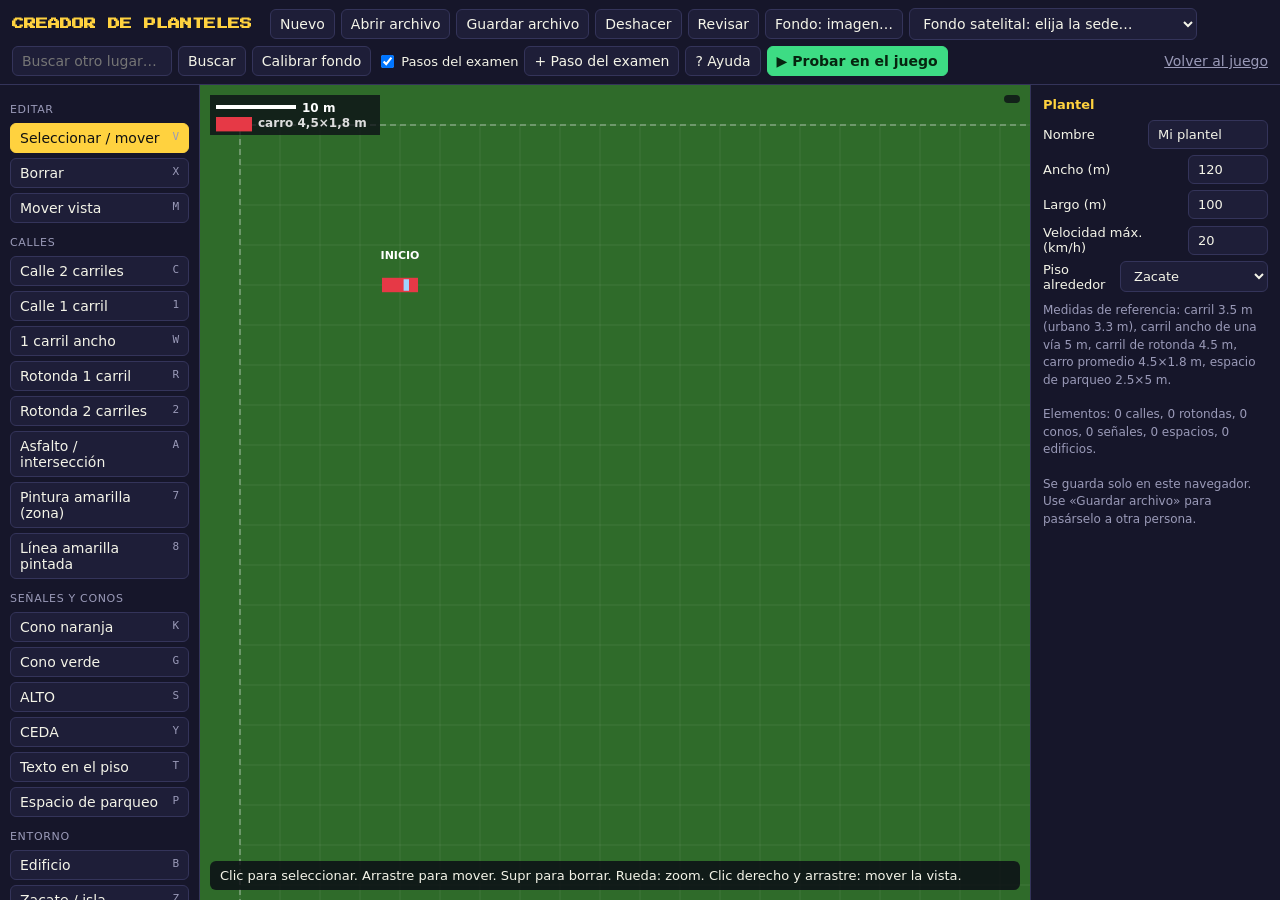
==== commit 38e8d69c: "Creador: foto satelital del plantel de cada una de las 13 sedes de pruebas y buscador de lugares (Op" ====
--- a/editor.html
+++ b/editor.html
@@ -44,7 +44,24 @@
   <button id="bUndo" title="Ctrl+Z">Deshacer</button>
   <button id="bCheck">Revisar</button>
   <button id="bBg">Fondo: imagen…</button>
-  <button id="bSat">Fondo: satélite Ciudad Vial</button>
+  <select id="sSede" title="Foto satelital del plantel de cada sede de pruebas">
+    <option value="">Fondo satelital: elija la sede…</option>
+    <option value="sanjose">San José · Ciudad Vial (Paso Ancho)</option>
+    <option value="heredia">Heredia · San Pedro de Barva</option>
+    <option value="alajuela">Alajuela · Montecillos</option>
+    <option value="sanramon">San Ramón</option>
+    <option value="cartago">Cartago · El Carmen</option>
+    <option value="perez">Pérez Zeledón · Daniel Flores</option>
+    <option value="rioclaro">Río Claro</option>
+    <option value="sancarlos">San Carlos · Ciudad Quesada</option>
+    <option value="guapiles">Guápiles</option>
+    <option value="nicoya">Nicoya</option>
+    <option value="liberia">Liberia</option>
+    <option value="limon">Limón</option>
+    <option value="puntarenas">Puntarenas · Chacarita</option>
+  </select>
+  <input id="iBuscar" type="text" placeholder="Buscar otro lugar…" style="width:160px">
+  <button id="bBuscar">Buscar</button>
   <button id="bCal">Calibrar fondo</button>
   <label style="display:flex;gap:4px;align-items:center;font-size:13px"><input type="checkbox" id="showExam" checked> Pasos del examen</label>
   <button id="bAddExam">+ Paso del examen</button>
@@ -298,19 +315,42 @@
 // ---------- fondo: imagen propia o satélite ----------
 $('bBg').onclick=()=>$('fBg').click();
 $('fBg').onchange=()=>{const f=$('fBg').files[0];if(!f)return;const rd=new FileReader();rd.onload=()=>setBg(rd.result,{x:0,y:0,mpp:.1,op:.75,src:'Imagen propia — calibre con «Calibrar fondo»'});rd.readAsDataURL(f)};
-function setBg(url,b){const i=new Image();i.onload=()=>{BG.img=i;M.bg=b;try{localStorage.setItem('pp_custom_bg',url)}catch(e){alert('La imagen es muy grande para guardarla en el navegador; se verá solo en esta sesión.')}save()};i.src=url}
+function setBg(url,b){return new Promise(res=>{const i=new Image();i.onload=()=>{BG.img=i;M.bg=b;try{localStorage.setItem('pp_custom_bg',url)}catch(e){alert('La imagen es muy grande para guardarla en el navegador; se verá solo en esta sesión.')}save();res()};i.src=url})}
 $('bCal').onclick=()=>{if(!M.bg){alert('Primero ponga una imagen de fondo.');return}setTool('sel',null);cal={};$('hint').textContent=HINTS.cal};
 const SATZ=19,SATN=2**SATZ,stx=l=>(l+180)/360*SATN*256,sty=l=>{const q=l*Math.PI/180;return(1-Math.log(Math.tan(q)+1/Math.cos(q))/Math.PI)/2*SATN*256};
 const SAT0={lat:9.9131,lon:-84.0756};// esquina de la primera foto de Ciudad Vial (para alinear dibujos viejos)
-async function satArea(la0,la1,lo0,lo1,label){const X0=stx(lo0),X1=stx(lo1),Y0=sty(la1),Y1=sty(la0),c=document.createElement('canvas');c.width=Math.round(X1-X0);c.height=Math.round(Y1-Y0);const g=c.getContext('2d');$('hint').textContent='Descargando la foto satelital…';
-  const load=src=>new Promise(r=>{const i=new Image();i.crossOrigin='anonymous';i.onload=()=>r(i);i.onerror=()=>r(null);i.src=src});
-  for(let ty=Math.floor(Y0/256);ty<=Math.floor(Y1/256);ty++)for(let tx=Math.floor(X0/256);tx<=Math.floor(X1/256);tx++){const i=await load(`https://server.arcgisonline.com/ArcGIS/rest/services/World_Imagery/MapServer/tile/${SATZ}/${ty}/${tx}`);if(i)g.drawImage(i,tx*256-X0,ty*256-Y0)}
-  const mpp=156543.03*Math.cos(((la0+la1)/2)*Math.PI/180)/SATN;
+// Descarga la foto satelital del área. Prueba el acercamiento 19; si el proveedor no tiene foto ahí ("Map data not yet available", gris parejo), baja a 18 o 17.
+const satLoad=src=>new Promise(r=>{const i=new Image();i.crossOrigin='anonymous';i.onload=()=>r(i);i.onerror=()=>r(null);i.src=src});
+const satURL=(z,ty,tx)=>`https://server.arcgisonline.com/ArcGIS/rest/services/World_Imagery/MapServer/tile/${z}/${ty}/${tx}`;
+async function satHasData(z,lat,lon){const n=2**z,tx=Math.floor((lon+180)/360*n),q=lat*Math.PI/180,ty=Math.floor((1-Math.log(Math.tan(q)+1/Math.cos(q))/Math.PI)/2*n);const i=await satLoad(satURL(z,ty,tx));if(!i)return false;
+  const c=document.createElement('canvas');c.width=c.height=64;const g=c.getContext('2d');g.drawImage(i,0,0,64,64);const d=g.getImageData(0,0,64,64).data;let m=0,v=0,sat=0;const N=d.length/4;for(let k=0;k<d.length;k+=4){const l=(d[k]+d[k+1]+d[k+2])/3;m+=l;v+=l*l;sat+=Math.max(d[k],d[k+1],d[k+2])-Math.min(d[k],d[k+1],d[k+2])}m/=N;v=v/N-m*m;sat/=N;return!(sat<6&&v<900)}
+async function satArea(la0,la1,lo0,lo1,label){let z=19;const cl=(la0+la1)/2,cn=(lo0+lo1)/2;$('hint').textContent='Descargando la foto satelital…';
+  while(z>16&&!(await satHasData(z,cl,cn)))z--;const n=2**z,k=2**(19-z),tX=l=>(l+180)/360*n*256,tY=l=>{const q=l*Math.PI/180;return(1-Math.log(Math.tan(q)+1/Math.cos(q))/Math.PI)/2*n*256};
+  const X0=tX(lo0),X1=tX(lo1),Y0=tY(la1),Y1=tY(la0),c=document.createElement('canvas');c.width=Math.round(X1-X0);c.height=Math.round(Y1-Y0);const g=c.getContext('2d');
+  for(let ty=Math.floor(Y0/256);ty<=Math.floor(Y1/256);ty++)for(let tx=Math.floor(X0/256);tx<=Math.floor(X1/256);tx++){const i=await satLoad(satURL(z,ty,tx));if(i)g.drawImage(i,tx*256-X0,ty*256-Y0)}
+  const mpp=156543.03*Math.cos(cl*Math.PI/180)/n;const geo={X0:X0*k,Y0:Y0*k};// la esquina se guarda en coordenadas del acercamiento 19 (para alinear siempre igual)
   // alinear: la foto vieja tenía su esquina en geo (o en SAT0 si no se guardó) y estaba puesta en (bg.x,bg.y)
-  let x=0,y=0;if(M.bg){const old=M.bg.geo||{X0:stx(SAT0.lon),Y0:sty(SAT0.lat)};x=M.bg.x+(X0-old.X0)*M.bg.mpp;y=M.bg.y+(Y0-old.Y0)*M.bg.mpp}
-  setBg(c.toDataURL('image/jpeg',.82),{x,y,mpp,op:M.bg?M.bg.op??.8:.8,src:'Imagen: Esri World Imagery · '+label,geo:{X0,Y0}});
-  const r=cv.getBoundingClientRect();view.z=Math.min(r.width/(c.width*mpp),r.height/(c.height*mpp));view.x=x;view.y=y;draw();$('hint').textContent='Foto lista (escala real). Ahora se ve la calle de afuera: trace la entrada y luego el «Límite del plantel».'}
-$('bSat').onclick=()=>satArea(9.9098,9.9142,-84.0775,-84.0722,'Ciudad Vial y alrededores, Paso Ancho');
+  let x=0,y=0;if(M.bg){const old=M.bg.geo||{X0:stx(SAT0.lon),Y0:sty(SAT0.lat)},m19=156543.03*Math.cos(cl*Math.PI/180)/SATN;x=M.bg.x+(geo.X0-old.X0)*m19;y=M.bg.y+(geo.Y0-old.Y0)*m19}
+  await setBg(c.toDataURL('image/jpeg',.82),{x,y,mpp,op:M.bg?M.bg.op??.8:.8,src:'Imagen: Esri World Imagery · '+label+(z<19?' (acercamiento '+z+')':''),geo});
+  const r=cv.getBoundingClientRect();view.z=Math.min(r.width/(c.width*mpp),r.height/(c.height*mpp));view.x=x;view.y=y;draw();$('hint').textContent='Foto lista (escala real). Trace las calles encima y luego el «Límite del plantel».'}
+// Sedes de pruebas prácticas (ubicación del plantel según OpenStreetMap). San José usa su foto amplia de siempre.
+const SEDES={sanjose:[9.9120,-84.07485,'Ciudad Vial y alrededores, Paso Ancho'],heredia:[10.04769,-84.13745,'Plantel de Heredia, San Pedro de Barva'],alajuela:[10.00457,-84.22660,'Plantel de Alajuela, Montecillos'],
+  sanramon:[10.09313,-84.46659,'Plantel de San Ramón'],cartago:[9.87694,-83.92017,'Plantel de Cartago, El Carmen'],perez:[9.34060,-83.66890,'Plantel de Pérez Zeledón, Daniel Flores'],rioclaro:[8.68133,-83.06519,'Plantel de Río Claro'],
+  sancarlos:[10.31968,-84.42304,'Plantel de San Carlos, Ciudad Quesada'],guapiles:[10.19721,-83.78520,'Plantel de Guápiles'],nicoya:[10.13677,-85.44723,'Plantel de Nicoya'],liberia:[10.61256,-85.49529,'Plantel de Liberia'],
+  limon:[9.99308,-83.10443,'Plantel de Limón'],puntarenas:[9.97972,-84.77122,'Plantel de Puntarenas, Chacarita']};
+// Foto alrededor de un punto (unos 420 × 420 m). Si el plantel actual está en otro lado o vacío, la foto se pone desde cero.
+async function satAround(lat,lon,label,half=.0019){const la0=lat-half,la1=lat+half,lo0=lon-half*1.02,lo1=lon+half*1.02;
+  const empty=!M.roads.length&&!M.areas.length&&!M.bldgs.length;const far=M.bg&&M.bg.geo&&Math.hypot(stx(lo0)-M.bg.geo.X0,sty(la1)-M.bg.geo.Y0)*.3>3000;
+  if(empty||far||(M.bg&&!M.bg.geo&&!/Ciudad Vial/.test(M.bg.src||''))){M.bg=null}
+  await satArea(la0,la1,lo0,lo1,label);if(!M.bg)return;const W=BG.img.width*M.bg.mpp,H=BG.img.height*M.bg.mpp;if(empty){M.w=Math.ceil(W);M.h=Math.ceil(H)}save(false)}
+$('sSede').onchange=()=>{const k=$('sSede').value;$('sSede').value='';if(!k)return;const s=SEDES[k];
+  if(M.roads.length&&!confirm('Va a cambiar la foto de fondo por la de '+s[2]+'. Lo que ya dibujó NO se borra. ¿Seguir?'))return;
+  if(k==='sanjose')satArea(9.9098,9.9142,-84.0775,-84.0722,s[2]);else satAround(s[0],s[1],s[2]);if(!M.roads.length&&(M.name==='Mi plantel'||!M.name)){M.name=s[2].replace(/^Plantel de /,'');save(false)}};
+// Buscar cualquier lugar (OpenStreetMap / Nominatim) y poner su foto satelital de fondo
+async function buscar(){const t=$('iBuscar').value.trim();if(!t)return;$('hint').textContent='Buscando «'+t+'»…';
+  try{const r=await fetch('https://nominatim.openstreetmap.org/search?format=json&limit=1&countrycodes=cr&q='+encodeURIComponent(t));const j=await r.json();if(!j.length){$('hint').textContent='No encontré «'+t+'». Pruebe con otro nombre (por ejemplo «COSEVI Liberia» o el nombre del barrio).';return}
+    await satAround(+j[0].lat,+j[0].lon,j[0].display_name.split(',').slice(0,3).join(','))}catch(e){$('hint').textContent='No se pudo buscar (¿hay internet?).'}}
+$('bBuscar').onclick=buscar;$('iBuscar').addEventListener('keydown',e=>{if(e.key==='Enter')buscar()});
 // ---------- revisión automática ----------
 let ISSUES=[];
 function review(){const out=[],near=(p,tol)=>{for(const o of M.roads)if(polyDist({x:p[0],y:p[1]},rpts(o))<roadW(o)/2+tol)return true;for(const g of M.rings)if(Math.abs(Math.hypot(p[0]-g.x,p[1]-g.y)-g.r)<(g.lanes||1)*(g.laneW||REF.ringLaneW)/2+tol)return true;for(const a of M.areas)if(a.kind==='asfalto'&&inPoly({x:p[0],y:p[1]},a.pts))return true;return false};
@@ -338,7 +378,7 @@
 $('showExam').onchange=draw;
 $('bAddExam').onclick=()=>{const r=cv.getBoundingClientRect(),c=S2W(r.width/2,r.height/2);M.exam=M.exam||[];M.exam.push({tipo:'ir',x:snap(c.x),y:snap(c.y),txt:'Siga hasta este punto.'});sel={type:'exam',i:M.exam.length-1};save()};
 $('bHelp').onclick=()=>{$('props').innerHTML=`<h2>Cómo crear un plantel</h2><ol style="padding-left:18px;font-size:13px;line-height:1.55">
-<li>Ponga una foto de fondo: «Fondo: imagen…» (foto aérea o de Google Maps) y luego «Calibrar fondo»: toque dos puntos y escriba los metros reales entre ellos.</li>
+<li>Elija su sede en «Fondo satelital» (las 13 sedes de pruebas) o busque el lugar en «Buscar otro lugar». La foto sale con escala real. También puede usar una foto propia con «Fondo: imagen…» y «Calibrar fondo».</li>
 <li>Trace las calles por el CENTRO del carril. Doble clic para terminar cada calle. Use «1 carril», «2 carriles» o «1 carril ancho».</li>
 <li>Agregue rotondas, asfalto (patios e intersecciones), conos, ALTO y CEDA (arrastre en el sentido en que llega el carro).</li>
 <li>Ponga los espacios de parqueo (arrastre hacia la salida del espacio) y marque el de la prueba en amarillo.</li>
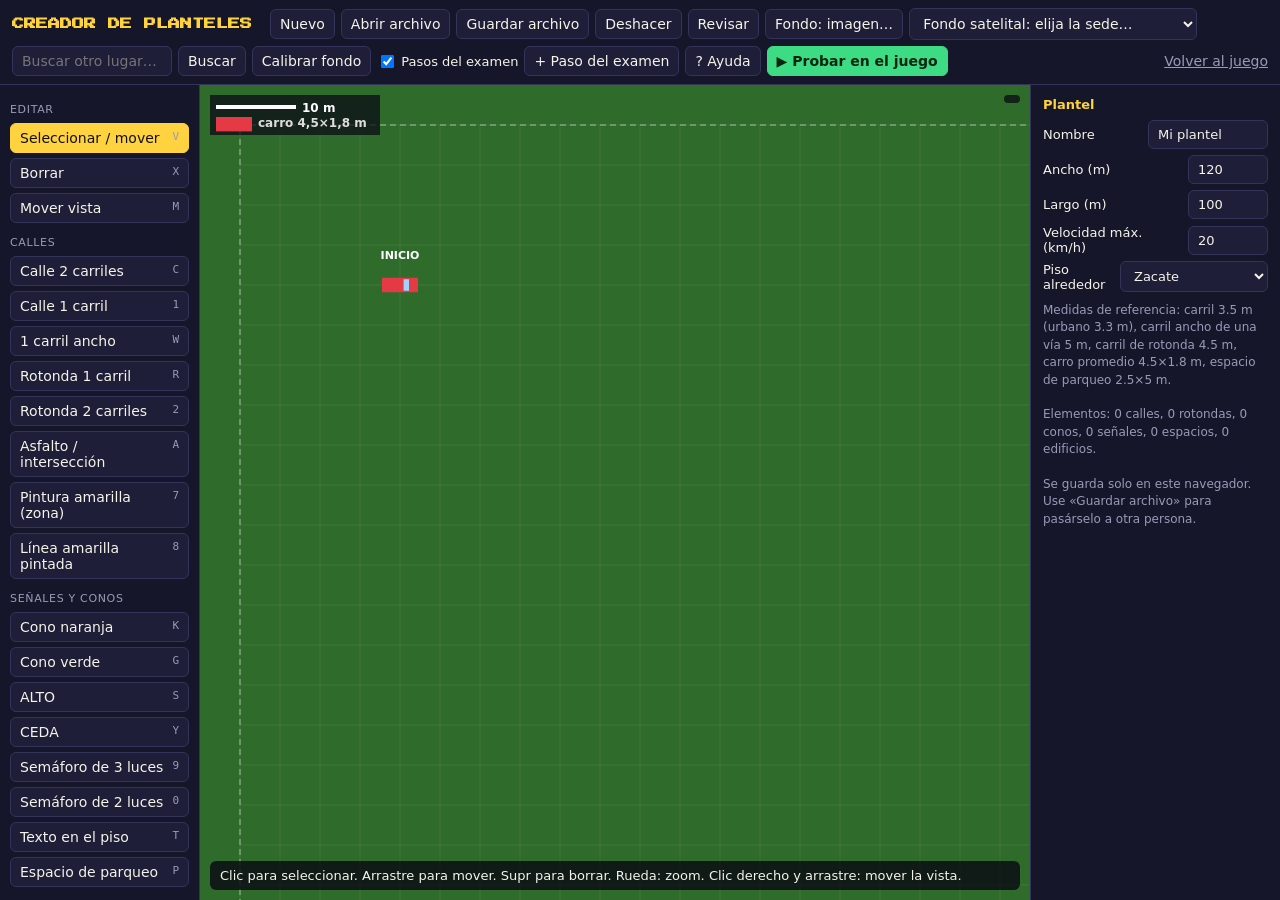
==== commit 9188585a: "Semáforos de 3 y 2 luces en el creador y el juego: ciclo con tiempos y desfase, línea de alto, luz e" ====
--- a/editor.html
+++ b/editor.html
@@ -90,6 +90,8 @@
   <button data-tool="cone" data-col="v">Cono verde <kbd>G</kbd></button>
   <button data-tool="sign" data-kind="alto">ALTO <kbd>S</kbd></button>
   <button data-tool="sign" data-kind="ceda">CEDA <kbd>Y</kbd></button>
+  <button data-tool="sign" data-kind="sem3">Semáforo de 3 luces <kbd>9</kbd></button>
+  <button data-tool="sign" data-kind="sem2">Semáforo de 2 luces <kbd>0</kbd></button>
   <button data-tool="text">Texto en el piso <kbd>T</kbd></button>
   <button data-tool="slot">Espacio de parqueo <kbd>P</kbd></button>
   <div class="grp">Entorno</div>
@@ -207,7 +209,8 @@
   for(const s of M.slots){const[a,b]=W2S(s.x,s.y);g.save();g.translate(a,b);g.rotate(s.ang||0);const w=(s.w||REF.slot.w)*view.z,l=(s.l||REF.slot.l)*view.z;g.strokeStyle=s.target?'#ffd23f':'#ecece4';g.lineWidth=Math.max(1,.12*view.z);g.beginPath();g.moveTo(l/2,-w/2);g.lineTo(-l/2,-w/2);g.lineTo(-l/2,w/2);g.lineTo(l/2,w/2);g.stroke();
     if(s.ocupado){g.fillStyle='#6c7a89';g.fillRect(-REF.car.L/2*view.z,-REF.car.W/2*view.z,REF.car.L*view.z,REF.car.W*view.z)}g.rotate(-(s.ang||0));g.fillStyle=s.target?'#ffd23f':'#ecece4';g.font='600 11px system-ui';g.textAlign='center';g.fillText(String(s.num||''),0,4);g.restore()}
   for(const s of M.signs){const[a,b]=W2S(s.x,s.y),ang=s.ang||0,w=(s.w||REF.laneW)*view.z,nx=-Math.sin(ang),ny=Math.cos(ang);g.strokeStyle='#ecece4';g.lineWidth=Math.max(2,REF.stopW*view.z);g.setLineDash(s.kind==='ceda'?[.6*view.z,.4*view.z]:[]);g.beginPath();g.moveTo(a-nx*w/2,b-ny*w/2);g.lineTo(a+nx*w/2,b+ny*w/2);g.stroke();g.setLineDash([]);
-    const sx=a+nx*(w/2+.9*view.z),sy=b+ny*(w/2+.9*view.z);g.fillStyle='#c1121f';if(s.kind==='alto'){g.beginPath();for(let k=0;k<8;k++){const t=k/8*Math.PI*2+Math.PI/8;g.lineTo(sx+Math.cos(t)*7,sy+Math.sin(t)*7)}g.fill();g.fillStyle='#fff';g.font='700 6px system-ui';g.textAlign='center';g.fillText('ALTO',sx,sy+2)}else{g.beginPath();g.moveTo(sx-7,sy-5);g.lineTo(sx+7,sy-5);g.lineTo(sx,sy+7);g.fill();g.fillStyle='#fff';g.beginPath();g.moveTo(sx-4,sy-3);g.lineTo(sx+4,sy-3);g.lineTo(sx,sy+3);g.fill()}
+    const sx=a+nx*(w/2+.9*view.z),sy=b+ny*(w/2+.9*view.z);if(s.kind==='sem3'||s.kind==='sem2'){const n=s.kind==='sem3'?3:2;g.fillStyle='#111';g.fillRect(sx-5,sy-n*6,10,n*12);(s.kind==='sem3'?['#ff2a2a','#ffd23f','#3ddc84']:['#ff2a2a','#3ddc84']).forEach((c,i)=>{g.fillStyle=c;g.beginPath();g.arc(sx,sy-n*6+6+i*12,4,0,7);g.fill()})}
+    else{g.fillStyle='#c1121f';if(s.kind==='alto'){g.beginPath();for(let k=0;k<8;k++){const t=k/8*Math.PI*2+Math.PI/8;g.lineTo(sx+Math.cos(t)*7,sy+Math.sin(t)*7)}g.fill();g.fillStyle='#fff';g.font='700 6px system-ui';g.textAlign='center';g.fillText('ALTO',sx,sy+2)}else{g.beginPath();g.moveTo(sx-7,sy-5);g.lineTo(sx+7,sy-5);g.lineTo(sx,sy+7);g.fill();g.fillStyle='#fff';g.beginPath();g.moveTo(sx-4,sy-3);g.lineTo(sx+4,sy-3);g.lineTo(sx,sy+3);g.fill()}}
     g.strokeStyle='rgba(255,210,63,.8)';g.lineWidth=1.5;g.beginPath();g.moveTo(a,b);g.lineTo(a-Math.cos(ang)*14,b-Math.sin(ang)*14);g.stroke()}
   for(const t of M.texts){const[a,b]=W2S(t.x,t.y);g.save();g.translate(a,b);g.rotate(t.ang||0);g.fillStyle=t.col||'#ecece4';g.font=`700 ${Math.max(8,(t.size||1.2)*view.z)}px system-ui`;g.textAlign='center';g.fillText(t.t,0,0);g.restore()}
   for(const c of M.cones){const[a,b]=W2S(c.x,c.y),r=Math.max(2.5,REF.cone*view.z/1.4);g.fillStyle=c.col==='v'?'#3ddc84':'#ff7b00';g.beginPath();g.arc(a,b,r,0,7);g.fill();g.fillStyle='#fff';g.fillRect(a-1,b-1,2,2)}
@@ -232,7 +235,7 @@
 // ---------- herramientas ----------
 const HINTS={sel:'Clic para seleccionar. Arrastre para mover. Supr para borrar. Rueda: zoom. Clic derecho y arrastre: mover la vista.',del:'Clic sobre un elemento para borrarlo.',pan:'Arrastre para mover la vista. Rueda para acercar.',
   road:'Clic para poner puntos de la calle (la línea central). Doble clic o Enter para terminar. Esc cancela.',ring:'Clic en el centro y arrastre hasta el centro del carril de la rotonda.',area:'Clic para poner las esquinas. Doble clic o Enter para cerrar. (Límite del plantel: rodee TODO el plantel; en el juego solo existe lo de adentro.)',
-  rail:'Clic para cada punto de la vía del tren. Doble clic o Enter para terminar. Ponga un ALTO antes del cruce.',fence:'Clic para cada punto de la valla. Doble clic o Enter para terminar.',pole:'Clic para poner el poste.',tree:'Clic para poner el árbol.',slope:'Clic en lo ALTO de la subida y arrastre hacia ABAJO (el sentido en que baja).',cone:'Clic: un cono. Arrastre: una fila de conos (cada 1,5 m; se cambia a la derecha).',sign:'Clic donde va la línea y arrastre en el SENTIDO en que llega el carro.',text:'Clic donde va el texto (se escribe a la derecha).',
+  rail:'Clic para cada punto de la vía del tren. Doble clic o Enter para terminar. Ponga un ALTO antes del cruce.',fence:'Clic para cada punto de la valla. Doble clic o Enter para terminar.',pole:'Clic para poner el poste.',tree:'Clic para poner el árbol.',slope:'Clic en lo ALTO de la subida y arrastre hacia ABAJO (el sentido en que baja).',cone:'Clic: un cono. Arrastre: una fila de conos (cada 1,5 m; se cambia a la derecha).',sign:'Clic donde va la línea y arrastre en el SENTIDO en que llega el carro (ALTO, CEDA y semáforos).',text:'Clic donde va el texto (se escribe a la derecha).',
   slot:'Clic en el centro del espacio y arrastre hacia la SALIDA del espacio (por donde entra el carro).',bldg:'Clic para las esquinas del edificio. Doble clic o Enter para cerrar.',person:'Clic para poner la persona.',start:'Clic donde arranca el carro y arrastre hacia donde mira.',
   cal:'CALIBRAR: haga clic en dos puntos del fondo cuya distancia real conoce (por ejemplo el ancho de un carril).'};
 function setTool(t,btn){tool=t;draft=null;cal=null;if(btn){opt.lanes=btn.dataset.lanes||opt.lanes;opt.kind=btn.dataset.kind||'';opt.col=btn.dataset.col||'n'}
@@ -265,7 +268,7 @@
   const dx=d.p1.x-d.p0.x,dy=d.p1.y-d.p0.y,L=Math.hypot(dx,dy),ang=L>.2?Math.atan2(dy,dx):0;
   if(d.tool==='cone'){if(L<.5)M.cones.push({x:d.p0.x,y:d.p0.y,col:opt.col});else{const sp=+(opt.coneSep||1.5),n=Math.max(1,Math.round(L/sp));for(let k=0;k<=n;k++)M.cones.push({x:d.p0.x+dx*k/n,y:d.p0.y+dy*k/n,col:opt.col})}}
   else if(d.tool==='ring'){if(L>2){M.rings.push({x:d.p0.x,y:d.p0.y,r:L,lanes:+opt.lanes||1,laneW:REF.ringLaneW});sel={type:'rings',i:M.rings.length-1}}}
-  else if(d.tool==='sign'){M.signs.push({x:d.p0.x,y:d.p0.y,ang,kind:opt.kind,w:REF.laneW*2});sel={type:'signs',i:M.signs.length-1}}
+  else if(d.tool==='sign'){M.signs.push(Object.assign({x:d.p0.x,y:d.p0.y,ang,kind:opt.kind,w:REF.laneW*2},opt.kind==='sem3'?{verde:12,amarillo:3,rojo:12,desfase:0}:opt.kind==='sem2'?{verde:12,rojo:12,desfase:0}:{}));sel={type:'signs',i:M.signs.length-1}}
   else if(d.tool==='slot'){const n=M.slots.length+1;M.slots.push({x:d.p0.x,y:d.p0.y,ang,w:REF.slot.w,l:REF.slot.l,num:n,target:false,ocupado:false});sel={type:'slots',i:M.slots.length-1}}
   else if(d.tool==='start'){M.start={x:d.p0.x,y:d.p0.y,ang}}
   else if(d.tool==='slope'){if(L>2){M.slopes.push({pts:[[d.p0.x,d.p0.y],[d.p1.x,d.p1.y]],w:7,grade:.1});sel={type:'slopes',i:M.slopes.length-1}}}
@@ -276,7 +279,7 @@
   if((e.ctrlKey||e.metaKey)&&k==='z'){undo();e.preventDefault();return}
   if(k==='enter'){finishDraft();return}if(k==='escape'){draft=null;cal=null;draw();return}
   if((k==='delete'||k==='backspace')&&sel&&sel.type!=='start'){M[sel.type].splice(sel.i,1);sel=null;save();return}
-  const map={v:'[data-tool=sel]',x:'[data-tool=del]',m:'[data-tool=pan]',c:'[data-tool=road][data-lanes="2"]','1':'[data-tool=road][data-lanes="1"]',w:'[data-tool=road][data-lanes="1w"]',r:'[data-tool=ring][data-lanes="1"]','2':'[data-tool=ring][data-lanes="2"]',a:'[data-kind=asfalto]',k:'[data-tool=cone][data-col=n]',g:'[data-tool=cone][data-col=v]',s:'[data-kind=alto]',y:'[data-kind=ceda]',t:'[data-tool=text]',p:'[data-tool=slot]',b:'[data-tool=bldg]',z:'[data-kind=zacate]',d:'[data-kind=acera]',u:'[data-kind=techo]','5':'[data-kind=limite]',f:'[data-kind=malla]',j:'[data-kind=verja]',h:'[data-kind=muro]',n:'[data-kind=barrera]',l:'[data-kind=luz]',q:'[data-kind=poste]','3':'[data-tool=tree]','6':'[data-tool=rail]','7':'[data-kind=amarillo]','8':'[data-kind=pintura]','4':'[data-tool=slope]',e:'[data-kind=evaluador]',o:'[data-kind=persona]',i:'[data-tool=start]'};
+  const map={v:'[data-tool=sel]',x:'[data-tool=del]',m:'[data-tool=pan]',c:'[data-tool=road][data-lanes="2"]','1':'[data-tool=road][data-lanes="1"]',w:'[data-tool=road][data-lanes="1w"]',r:'[data-tool=ring][data-lanes="1"]','2':'[data-tool=ring][data-lanes="2"]',a:'[data-kind=asfalto]',k:'[data-tool=cone][data-col=n]',g:'[data-tool=cone][data-col=v]',s:'[data-kind=alto]',y:'[data-kind=ceda]',t:'[data-tool=text]',p:'[data-tool=slot]',b:'[data-tool=bldg]',z:'[data-kind=zacate]',d:'[data-kind=acera]',u:'[data-kind=techo]','5':'[data-kind=limite]',f:'[data-kind=malla]',j:'[data-kind=verja]',h:'[data-kind=muro]',n:'[data-kind=barrera]',l:'[data-kind=luz]',q:'[data-kind=poste]','3':'[data-tool=tree]','6':'[data-tool=rail]','7':'[data-kind=amarillo]','9':'[data-kind=sem3]','0':'[data-kind=sem2]','8':'[data-kind=pintura]','4':'[data-tool=slope]',e:'[data-kind=evaluador]',o:'[data-kind=persona]',i:'[data-tool=start]'};
   if(map[k]){const b=document.querySelector(map[k]);if(b)setTool(b.dataset.tool,b)}});
 // ---------- panel de propiedades ----------
 function field(lbl,val,on,type='number',step='0.1'){const id='f'+Math.random().toString(36).slice(2);return{html:`<label>${lbl}<input id="${id}" type="${type}" step="${step}" value="${val??''}"></label>`,id,on}}
@@ -291,7 +294,8 @@
   else if(sel.type==='roads'){title='Calle';f=[choose('Tipo',e.wide?'1w':String(e.lanes||1),[['2','2 carriles'],['1','1 carril'],['1w','1 carril ancho']],v=>{e.wide=v==='1w';e.lanes=v==='2'?2:1;if(v!=='2')e.oneway=true}),field('Ancho de carril (m)',e.laneW||REF.laneW,v=>e.laneW=+v),field('Ancho carril ancho (m)',e.wideW||REF.wideW,v=>e.wideW=+v),check('Una sola vía',e.oneway,v=>e.oneway=v),check('Curva suave',e.curva!==false,v=>e.curva=v),choose('Línea central',e.center||'dash',[['dash','Discontinua'],['solid','Continua'],['double','Doble continua'],['none','Ninguna']],v=>e.center=v)];
     note=`Ancho total: ${roadW(e).toFixed(2)} m. El sentido de una vía va del primer punto al último.<div class="row"><button id="bRev">Invertir sentido</button></div>`}
   else if(sel.type==='rings'){title='Rotonda';f=[choose('Carriles',e.lanes||1,[[1,'1 carril'],[2,'2 carriles']],v=>e.lanes=+v),field('Radio al centro del carril (m)',e.r.toFixed(1),v=>e.r=+v),field('Ancho de carril (m)',e.laneW||REF.ringLaneW,v=>e.laneW=+v)];note='Se circula en sentido antihorario visto desde arriba. La isla es el zacate del centro.'}
-  else if(sel.type==='signs'){title=e.kind==='alto'?'ALTO':'CEDA';f=[choose('Tipo',e.kind,[['alto','ALTO'],['ceda','CEDA']],v=>e.kind=v),field('Ancho de la línea (m)',e.w,v=>e.w=+v),field('Ángulo (°)',Math.round((e.ang||0)*180/Math.PI),v=>e.ang=(+v)*Math.PI/180,'number','5')];note='La raya amarilla del dibujo apunta hacia donde viene el carro.'}
+  else if(sel.type==='signs'&&(e.kind==='sem3'||e.kind==='sem2')){title=e.kind==='sem3'?'Semáforo de 3 luces':'Semáforo de 2 luces';f=[choose('Tipo',e.kind,[['sem3','3 luces (verde, amarillo, rojo)'],['sem2','2 luces (verde y rojo)'],['alto','ALTO'],['ceda','CEDA']],v=>e.kind=v),field('Verde (s)',e.verde??12,v=>e.verde=+v,'number','1')].concat(e.kind==='sem3'?[field('Amarillo (s)',e.amarillo??3,v=>e.amarillo=+v,'number','1')]:[]).concat([field('Rojo (s)',e.rojo??12,v=>e.rojo=+v,'number','1'),field('Desfase (s)',e.desfase??0,v=>e.desfase=+v,'number','1'),field('Ancho de la línea (m)',e.w,v=>e.w=+v),field('Ángulo (°)',Math.round((e.ang||0)*180/Math.PI),v=>e.ang=(+v)*Math.PI/180,'number','5')]);note='Arrástrelo en el sentido en que llega el carro. Pasarse en ROJO es falta grave. Use el desfase para que dos semáforos de un cruce se alternen (por ejemplo 0 y 15).'}
+  else if(sel.type==='signs'){title=e.kind==='alto'?'ALTO':'CEDA';f=[choose('Tipo',e.kind,[['alto','ALTO'],['ceda','CEDA'],['sem3','Semáforo de 3 luces'],['sem2','Semáforo de 2 luces']],v=>e.kind=v),field('Ancho de la línea (m)',e.w,v=>e.w=+v),field('Ángulo (°)',Math.round((e.ang||0)*180/Math.PI),v=>e.ang=(+v)*Math.PI/180,'number','5')];note='La raya amarilla del dibujo apunta hacia donde viene el carro.'}
   else if(sel.type==='slots'){title='Espacio de parqueo';f=[field('Número',e.num,v=>e.num=v,'text'),field('Ancho (m)',e.w,v=>e.w=+v),field('Largo (m)',e.l,v=>e.l=+v),field('Ángulo (°)',Math.round((e.ang||0)*180/Math.PI),v=>e.ang=(+v)*Math.PI/180,'number','5'),check('Espacio de la prueba (amarillo)',e.target,v=>{M.slots.forEach(s=>s.target=false);e.target=v}),check('Ocupado por un carro',e.ocupado,v=>e.ocupado=v)];note='El carro debe quedar estacionado de RETROCESO: con el frente hacia la salida del espacio.'}
   else if(sel.type==='texts'){title='Texto';f=[field('Texto',e.t,v=>e.t=String(v).toUpperCase(),'text'),field('Tamaño (m)',e.size||1.2,v=>e.size=+v),field('Ángulo (°)',Math.round((e.ang||0)*180/Math.PI),v=>e.ang=(+v)*Math.PI/180,'number','5'),choose('Color',e.col||'#ecece4',[['#ecece4','Blanco'],['#f2c230','Amarillo']],v=>e.col=v)]}
   else if(sel.type==='bldgs'){title='Edificio';f=[field('Nombre',e.label,v=>e.label=v,'text'),field('Altura (m)',e.h,v=>e.h=+v),choose('Color',e.col,[['#ecebe4','Blanco'],['#d9c7a3','Beige'],['#9fb7c9','Celeste'],['#c96e5a','Ladrillo'],['#7f8c8d','Gris'],['#2e8b57','Verde']],v=>e.col=v)]}
